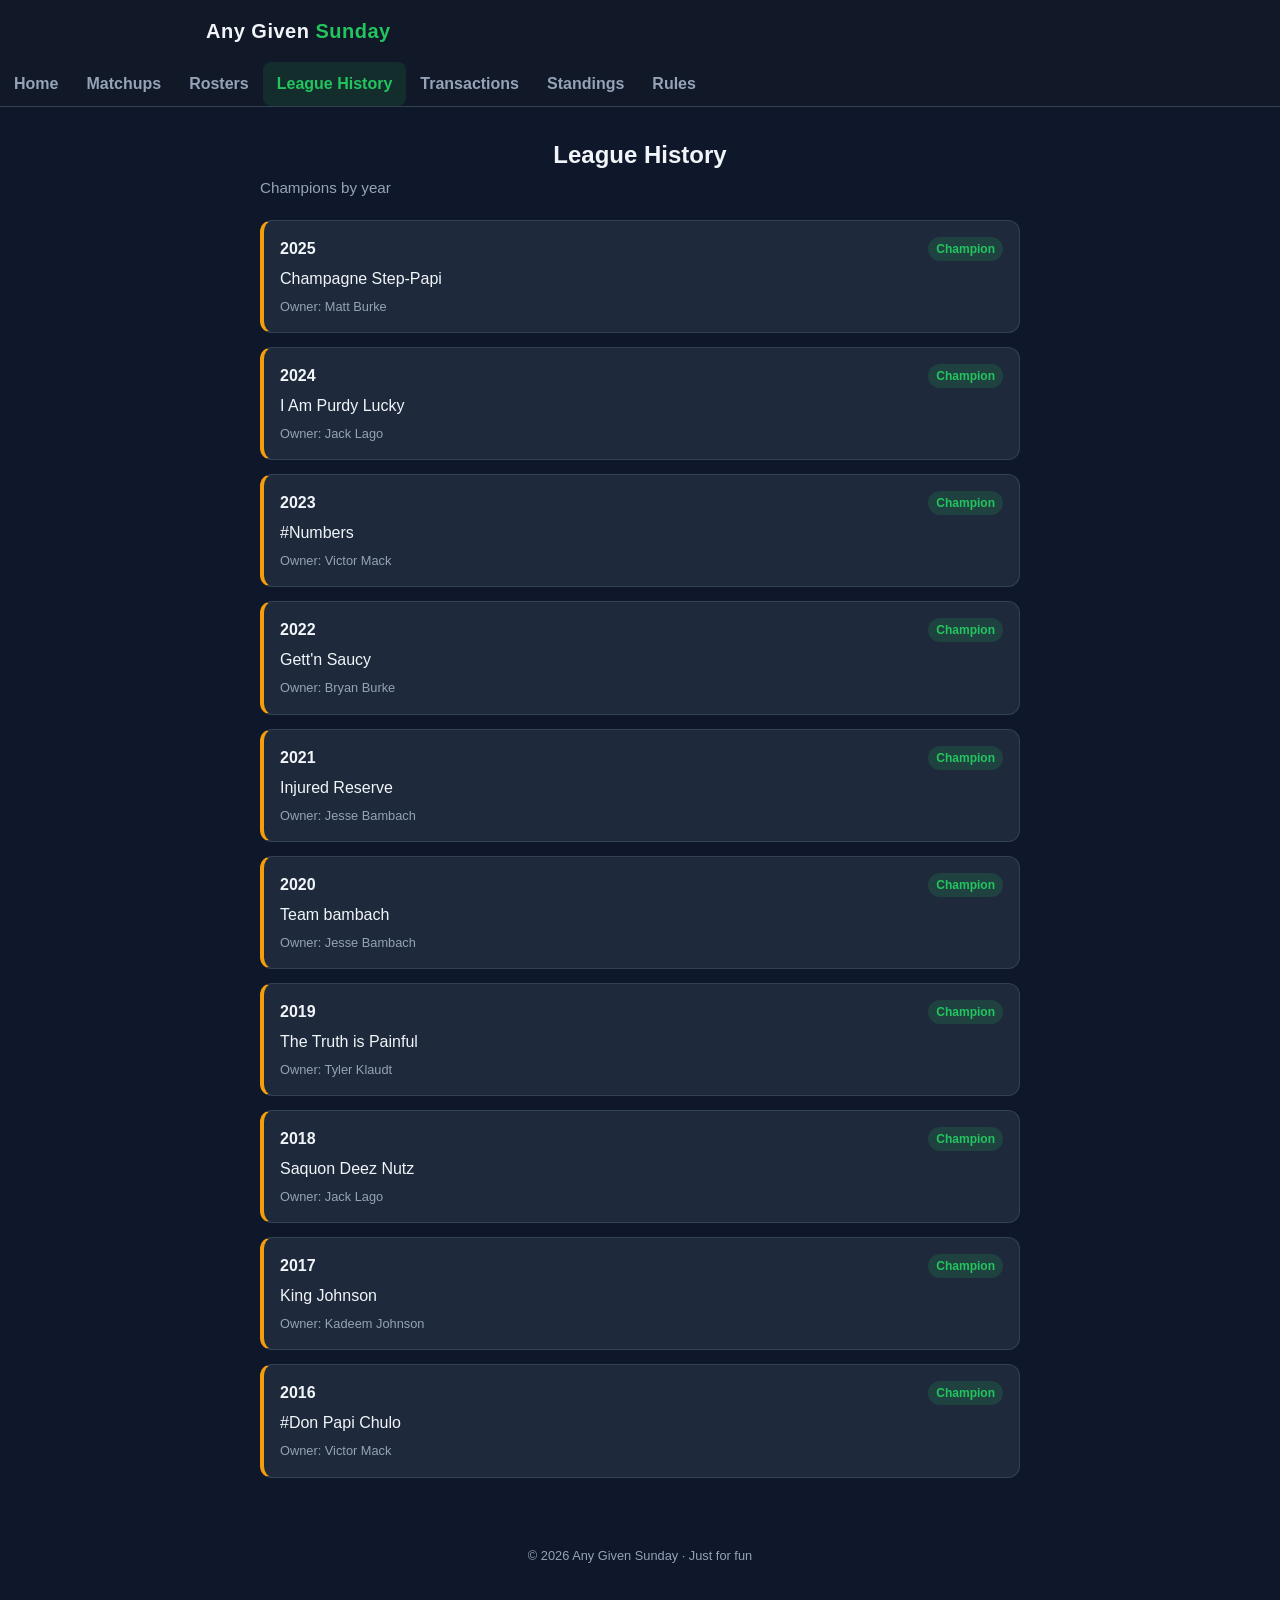
==== history.html @ 90ece1ae "Update history.html" ====
<!DOCTYPE html>
<html lang="en">
<head>
  <meta charset="UTF-8" />
  <meta name="viewport" content="width=device-width, initial-scale=1.0" />
  <title>League History | Any Given Sunday</title>
  <link rel="stylesheet" href="styles.css" />
</head>
<body data-page="history">

  <!-- ===== Header / Navigation (same on every page) ===== -->
  <header class="site-header">
    <div class="header-inner">
      <div class="site-title">Any Given <span>Sunday</span></div>
      <button class="nav-toggle" aria-label="Open menu">
        <span class="bar"></span>
        <span class="bar"></span>
        <span class="bar"></span>
      </button>
    </div>
    <nav class="main-nav">
      <a href="index.html" data-page="home">Home</a>
      <a href="matchups.html" data-page="matchups">Matchups</a>
      <a href="rosters.html" data-page="rosters">Rosters</a>
      <a href="history.html" data-page="history">League History</a>
      <a href="transactions.html" data-page="transactions">Transactions</a>
      <a href="standings.html" data-page="standings">Standings</a>
      <a href="rules.html" data-page="rules">Rules</a>
    </nav>
  </header>

  <!-- ===== Page Content ===== -->
  <main class="page-content">
    <h1 class="page-title">League History</h1>
    <p class="page-subtitle">Champions by year</p>

    <div class="card champion-card">
      <div class="card-row">
        <strong>2025</strong>
        <span class="badge">Champion</span>
      </div>
      <p style="margin-top: 6px;">Champagne Step-Papi</p>
      <p class="transaction-date">Owner: Matt Burke</p>
    </div>

    <div class="card champion-card">
      <div class="card-row">
        <strong>2024</strong>
        <span class="badge">Champion</span>
      </div>
      <p style="margin-top: 6px;">I Am Purdy Lucky</p>
      <p class="transaction-date">Owner: Jack Lago</p>
    </div>

    <div class="card champion-card">
      <div class="card-row">
        <strong>2023</strong>
        <span class="badge">Champion</span>
      </div>
      <p style="margin-top: 6px;">#Numbers</p>
      <p class="transaction-date">Owner: Victor Mack</p>
    </div>

    <div class="card champion-card">
      <div class="card-row">
        <strong>2022</strong>
        <span class="badge">Champion</span>
      </div>
      <p style="margin-top: 6px;">Gett'n Saucy</p>
      <p class="transaction-date">Owner: Bryan Burke</p>
    </div>

    <div class="card champion-card">
      <div class="card-row">
        <strong>2021</strong>
        <span class="badge">Champion</span>
      </div>
      <p style="margin-top: 6px;">Injured Reserve</p>
      <p class="transaction-date">Owner: Jesse Bambach</p>
    </div>

    <div class="card champion-card">
      <div class="card-row">
        <strong>2020</strong>
        <span class="badge">Champion</span>
      </div>
      <p style="margin-top: 6px;">Team bambach</p>
      <p class="transaction-date">Owner: Jesse Bambach</p>
    </div>

    <div class="card champion-card">
      <div class="card-row">
        <strong>2019</strong>
        <span class="badge">Champion</span>
      </div>
      <p style="margin-top: 6px;">The Truth is Painful</p>
      <p class="transaction-date">Owner: Tyler Klaudt</p>
    </div>

    <div class="card champion-card">
      <div class="card-row">
        <strong>2018</strong>
        <span class="badge">Champion</span>
      </div>
      <p style="margin-top: 6px;">Saquon Deez Nutz</p>
      <p class="transaction-date">Owner: Jack Lago</p>
    </div>

    <div class="card champion-card">
      <div class="card-row">
        <strong>2017</strong>
        <span class="badge">Champion</span>
      </div>
      <p style="margin-top: 6px;">King Johnson</p>
      <p class="transaction-date">Owner: Kadeem Johnson</p>
    </div>

    <div class="card champion-card">
      <div class="card-row">
        <strong>2016</strong>
        <span class="badge">Champion</span>
      </div>
      <p style="margin-top: 6px;">#Don Papi Chulo</p>
      <p class="transaction-date">Owner: Victor Mack</p>
    </div>
  </main>

  <footer class="site-footer">
    &copy; 2026 Any Given Sunday &middot; Just for fun
  </footer>

  <script src="app.js"></script>
</body>
</html>
---- styles.css ----
/* =========================================
   Any Given Sunday - Stylesheet
   Mobile-first: base styles are for phones,
   then we add rules for bigger screens.
   ========================================= */

/* ---- Colors & basic settings (easy to change later) ---- */
:root {
  --color-bg: #0f172a;          /* dark navy background */
  --color-header: #111827;      /* header bar */
  --color-card: #1e293b;        /* card background */
  --color-card-border: #334155;
  --color-text: #f1f5f9;        /* main text (light) */
  --color-text-muted: #94a3b8;  /* secondary text */
  --color-accent: #22c55e;      /* green accent (win / highlight) */
  --color-accent2: #f59e0b;     /* orange accent (highlight 2) */
  --color-danger: #ef4444;      /* red (loss) */
  --radius: 12px;
}

/* ---- Reset ---- */
* {
  box-sizing: border-box;
  margin: 0;
  padding: 0;
}

body {
  font-family: -apple-system, BlinkMacSystemFont, "Segoe UI", Roboto, Arial, sans-serif;
  background-color: var(--color-bg);
  color: var(--color-text);
  line-height: 1.5;
  padding-bottom: 40px;
}

img {
  max-width: 100%;
  display: block;
}

a {
  color: inherit;
  text-decoration: none;
}

/* =========================================
   HEADER + NAVIGATION
   ========================================= */
.site-header {
  background-color: var(--color-header);
  border-bottom: 1px solid var(--color-card-border);
  position: sticky;
  top: 0;
  z-index: 100;
}

.header-inner {
  display: flex;
  align-items: center;
  justify-content: space-between;
  padding: 14px 16px;
}

.site-title {
  font-size: 1.25rem;
  font-weight: 800;
  letter-spacing: 0.5px;
}

.site-title span {
  color: var(--color-accent);
}

/* Hamburger button (only shows on small screens) */
.nav-toggle {
  background: none;
  border: 2px solid var(--color-card-border);
  border-radius: 8px;
  padding: 6px 10px;
  cursor: pointer;
}

.nav-toggle .bar {
  display: block;
  width: 22px;
  height: 2px;
  background-color: var(--color-text);
  margin: 4px 0;
  border-radius: 2px;
}

/* Nav menu: hidden by default on mobile, toggled by JS */
.main-nav {
  display: none;
  flex-direction: column;
  background-color: var(--color-header);
  border-top: 1px solid var(--color-card-border);
}

.main-nav.open {
  display: flex;
}

.main-nav a {
  padding: 14px 16px;
  border-bottom: 1px solid var(--color-card-border);
  font-weight: 600;
  color: var(--color-text-muted);
}

.main-nav a.active {
  color: var(--color-accent);
  background-color: rgba(34, 197, 94, 0.08);
}

/* =========================================
   PAGE LAYOUT
   ========================================= */
.page-content {
  max-width: 700px;
  margin: 0 auto;
  padding: 20px 16px;
}

.page-title {
  font-size: 1.5rem;
  font-weight: 800;
  margin-bottom: 4px;
  text-align: center;
}

.page-subtitle {
  color: var(--color-text-muted);
  margin-bottom: 20px;
  font-size: 0.95rem;
}

.section-title {
  font-size: 1.1rem;
  font-weight: 700;
  margin: 28px 0 12px;
  text-align: center;
}

/* =========================================
   CARDS (used on every page instead of tables)
   ========================================= */
.card {
  background-color: var(--color-card);
  border: 1px solid var(--color-card-border);
  border-radius: var(--radius);
  padding: 16px;
  margin-bottom: 14px;
}

.card-row {
  display: flex;
  justify-content: space-between;
  align-items: center;
}

.card-row + .card-row {
  margin-top: 10px;
  padding-top: 10px;
  border-top: 1px solid var(--color-card-border);
}

/* --- Home page: quick stat cards --- */
.stat-grid {
  display: grid;
  grid-template-columns: 1fr 1fr;
  gap: 12px;
}

.stat-card {
  background-color: var(--color-card);
  border: 1px solid var(--color-card-border);
  border-radius: var(--radius);
  padding: 16px;
  text-align: center;
}

.stat-card .stat-number {
  font-size: 1.6rem;
  font-weight: 800;
  color: var(--color-accent);
}

.stat-card .stat-label {
  color: var(--color-text-muted);
  font-size: 0.85rem;
  margin-top: 2px;
}

/* --- Matchup cards --- */
.matchup-card .team-line {
  display: flex;
  justify-content: space-between;
  align-items: center;
  padding: 6px 0;
}

.team-name {
  font-weight: 600;
}

.team-score {
  font-weight: 800;
  font-size: 1.1rem;
}

.team-line.winner .team-name,
.team-line.winner .team-score {
  color: var(--color-accent);
}

.matchup-vs {
  text-align: center;
  color: var(--color-text-muted);
  font-size: 0.8rem;
  margin: 4px 0;
  text-transform: uppercase;
  letter-spacing: 1px;
}

.badge {
  display: inline-block;
  font-size: 0.75rem;
  font-weight: 700;
  padding: 3px 8px;
  border-radius: 999px;
  background-color: rgba(34, 197, 94, 0.15);
  color: var(--color-accent);
}

.badge.live {
  background-color: rgba(245, 158, 11, 0.15);
  color: var(--color-accent2);
}

/* --- Roster team selector --- */
.team-select {
  width: 100%;
  padding: 12px;
  border-radius: var(--radius);
  background-color: var(--color-card);
  border: 1px solid var(--color-card-border);
  color: var(--color-text);
  font-size: 1rem;
  margin-bottom: 18px;
}

/* --- Player row inside a roster card --- */
.player-row {
  display: flex;
  justify-content: space-between;
  align-items: center;
  padding: 8px 0;
}

.player-row + .player-row {
  border-top: 1px solid var(--color-card-border);
}

.player-info {
  display: flex;
  flex-direction: column;
}

.player-name {
  font-weight: 600;
}

.player-meta {
  color: var(--color-text-muted);
  font-size: 0.8rem;
}

.player-position {
  font-size: 0.75rem;
  font-weight: 700;
  color: var(--color-bg);
  background-color: var(--color-accent);
  padding: 2px 7px;
  border-radius: 6px;
  margin-right: 8px;
}

.player-points {
  font-weight: 700;
}

/* --- League history / standings --- */
.standing-row {
  display: flex;
  align-items: center;
  gap: 10px;
}

.standing-rank {
  font-weight: 800;
  color: var(--color-text-muted);
  width: 22px;
}

.standing-info {
  flex: 1;
  min-width: 0;
  overflow: hidden;
  text-overflow: ellipsis;
  white-space: nowrap;
}

.standing-record {
  flex-shrink: 0;
  font-weight: 700;
  color: var(--color-accent);
}

/* Neutral (non-green) value for rows like Players Added counts */
.plain-value {
  flex-shrink: 0;
  font-weight: 700;
  color: var(--color-text);
}

/* Power rankings movement indicators */
.arrow-up {
  flex-shrink: 0;
  font-weight: 800;
  color: var(--color-accent);
}

.arrow-down {
  flex-shrink: 0;
  font-weight: 800;
  color: var(--color-danger);
}

.arrow-none {
  flex-shrink: 0;
  font-weight: 800;
  color: var(--color-text);
}

.champion-card {
  border-left: 4px solid var(--color-accent2);
}

/* --- Transactions --- */
.transaction-card .transaction-type {
  font-size: 0.75rem;
  font-weight: 700;
  text-transform: uppercase;
  letter-spacing: 0.5px;
  color: var(--color-accent2);
  margin-bottom: 6px;
}

.transaction-type.add {
  color: var(--color-accent);
}

.transaction-type.trade {
  color: var(--color-accent2);
}

.transaction-type.drop {
  color: var(--color-danger);
}

.transaction-date {
  color: var(--color-text-muted);
  font-size: 0.8rem;
  margin-top: 6px;
}

/* =========================================
   STANDINGS TABLE (Standings page)
   Wrapped in a scroll container so it never
   breaks the layout on narrow phones.
   ========================================= */
.table-scroll {
  border: 1px solid var(--color-card-border);
  border-radius: var(--radius);
  margin-bottom: 14px;
}

.standings-table {
  width: 100%;
  table-layout: fixed;
  border-collapse: collapse;
  background-color: var(--color-card);
}

.standings-table th,
.standings-table td {
  padding: 10px 6px;
  text-align: left;
  font-size: 0.85rem;
  word-break: break-word;
}

.standings-table th:first-child,
.standings-table td:first-child {
  width: 52%;
  white-space: normal;
}

.standings-table th {
  background-color: var(--color-header);
  color: var(--color-text-muted);
  font-size: 0.72rem;
  text-transform: uppercase;
  letter-spacing: 0.5px;
  font-weight: 700;
}

.standings-table td {
  border-top: 1px solid var(--color-card-border);
}

.standings-table td.num,
.standings-table th.num {
  width: 16%;
  text-align: center;
}

.standings-table tr:nth-child(even) td {
  background-color: rgba(255, 255, 255, 0.02);
}

/* =========================================
   FOOTER
   ========================================= */
.site-footer {
  text-align: center;
  color: var(--color-text-muted);
  font-size: 0.8rem;
  padding: 24px 16px 8px;
}

/* =========================================
   TABLET / DESKTOP (768px and up)
   ========================================= */
@media (min-width: 768px) {
  .nav-toggle {
    display: none;
  }

  .main-nav {
    display: flex !important;
    flex-direction: row;
    background-color: transparent;
    border-top: none;
  }

  .main-nav a {
    border-bottom: none;
    padding: 10px 14px;
    border-radius: 8px;
  }

  .main-nav a.active {
    background-color: rgba(34, 197, 94, 0.12);
  }

  .header-inner {
    max-width: 900px;
    margin: 0 auto;
    padding: 16px;
  }

  .page-content {
    max-width: 800px;
    padding: 30px 20px;
  }

  .stat-grid {
    grid-template-columns: repeat(4, 1fr);
  }
}
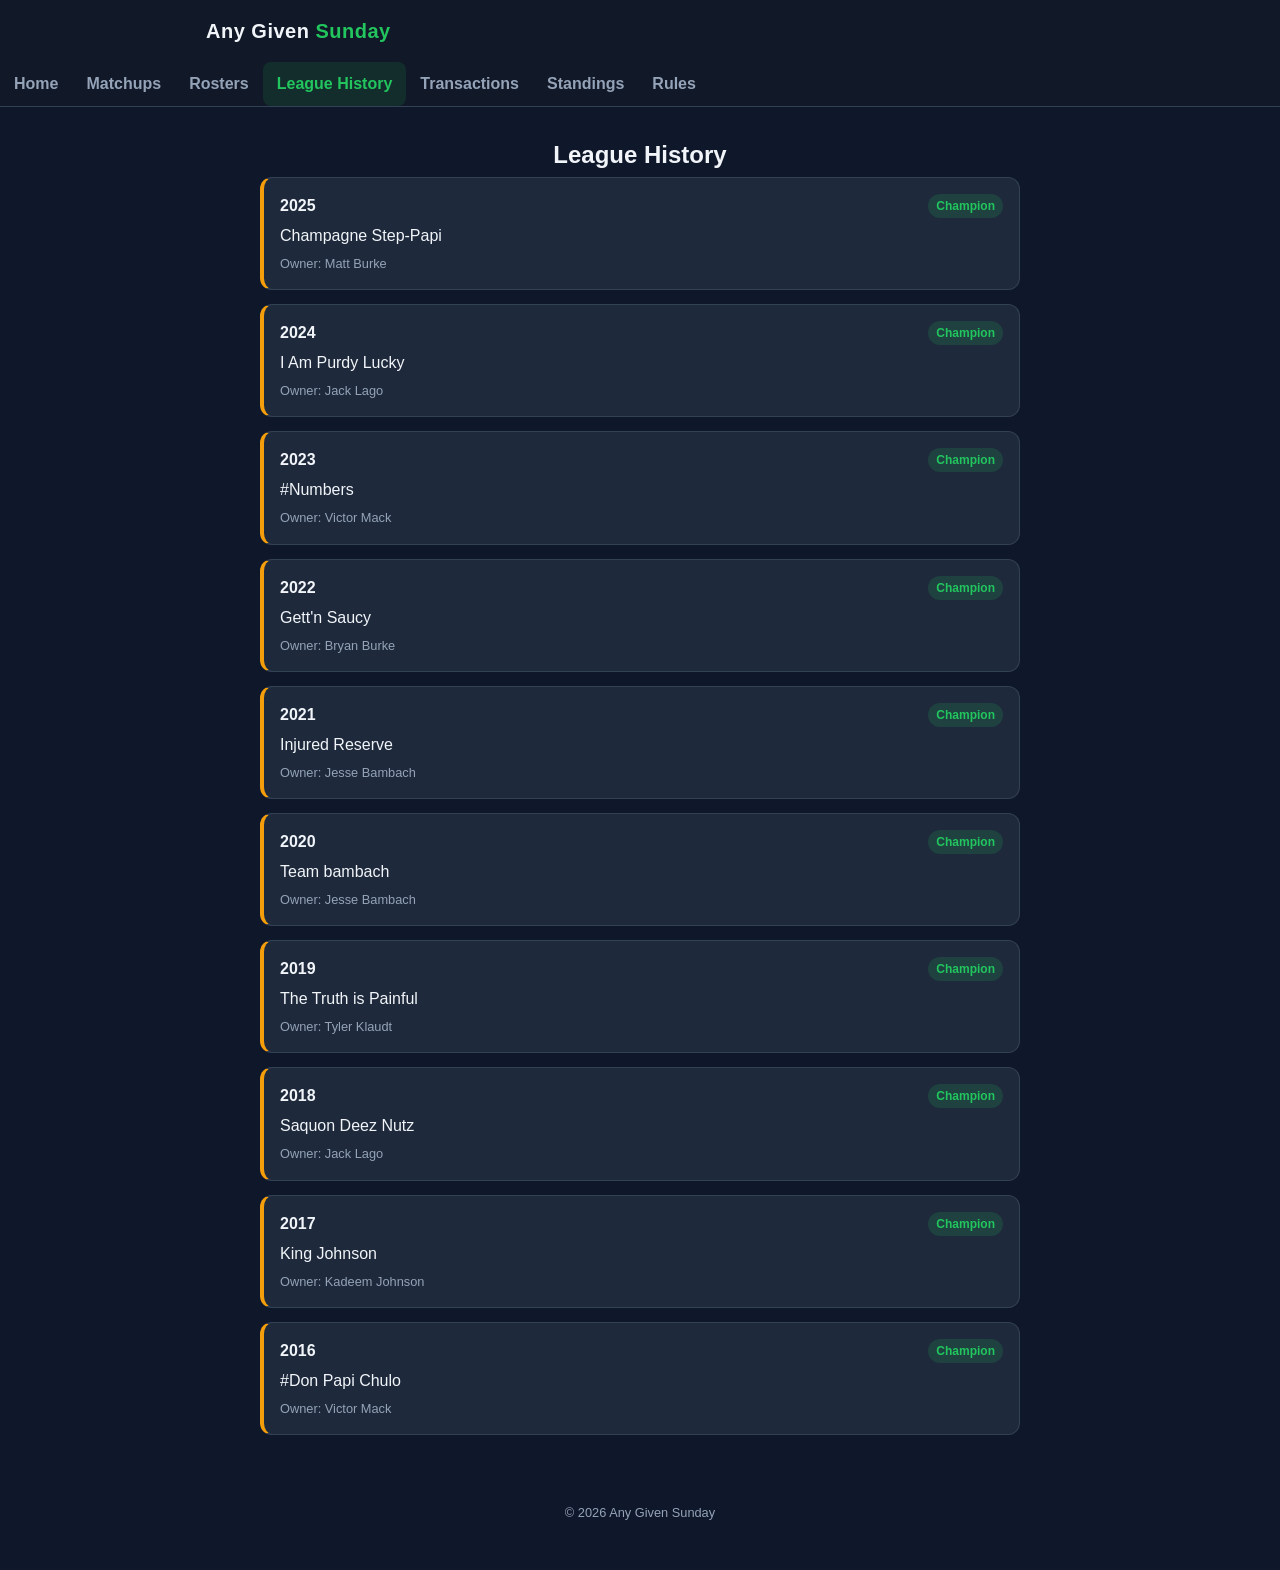
==== commit 68b85af8: "Update history.html" ====
--- a/history.html
+++ b/history.html
@@ -32,7 +32,6 @@
   <!-- ===== Page Content ===== -->
   <main class="page-content">
     <h1 class="page-title">League History</h1>
-    <p class="page-subtitle">Champions by year</p>
 
     <div class="card champion-card">
       <div class="card-row">
@@ -126,7 +125,7 @@
   </main>
 
   <footer class="site-footer">
-    &copy; 2026 Any Given Sunday &middot; Just for fun
+    &copy; 2026 Any Given Sunday
   </footer>
 
   <script src="app.js"></script>
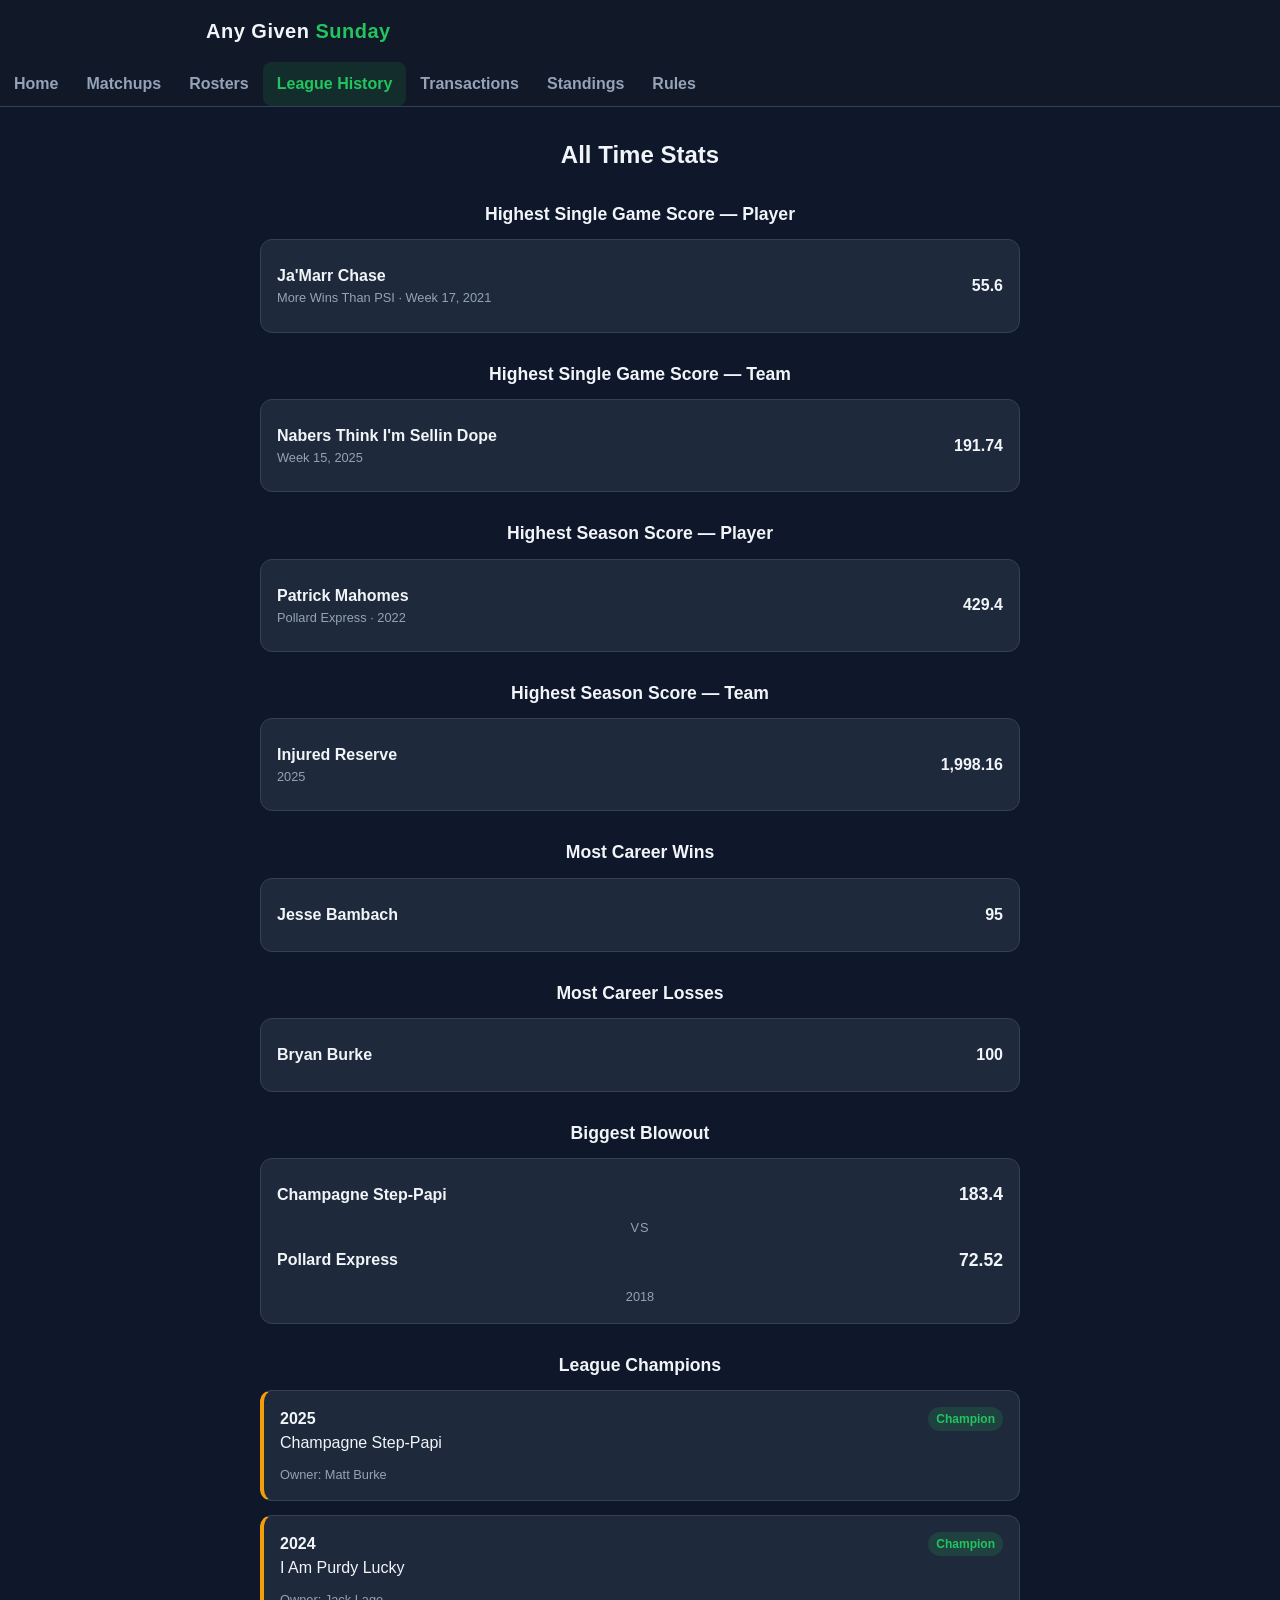
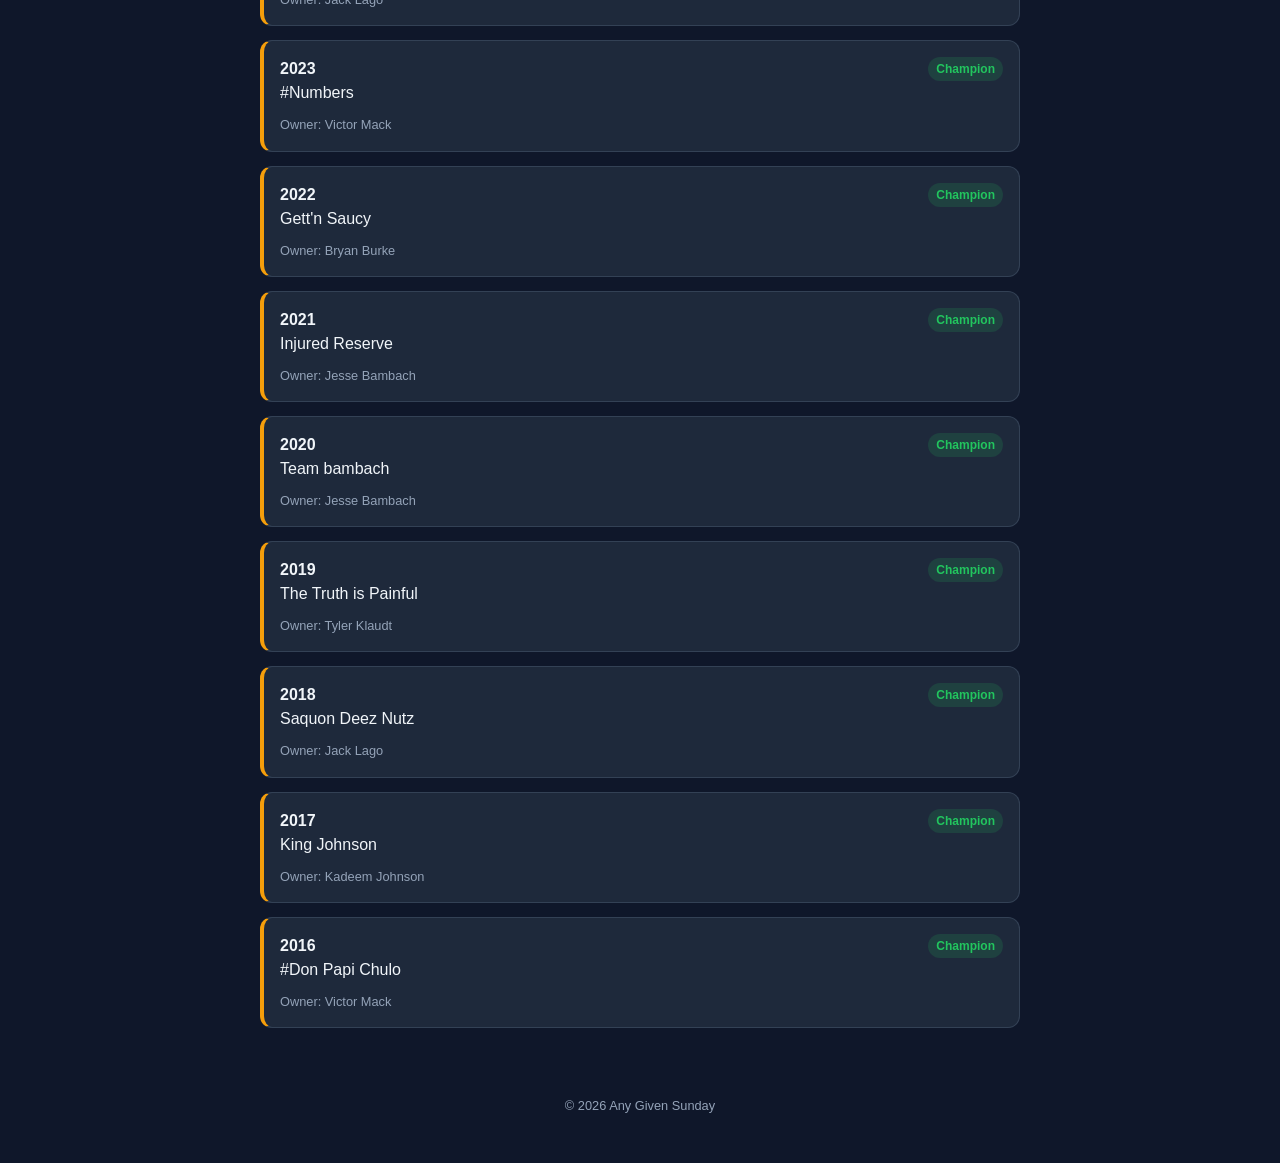
==== commit b6cad6b7: "Update history.html" ====
--- a/history.html
+++ b/history.html
@@ -31,14 +31,102 @@
 
   <!-- ===== Page Content ===== -->
   <main class="page-content">
-    <h1 class="page-title">League History</h1>
+    <h1 class="page-title">All Time Stats</h1>
+
+    <!-- ===== Highest Single Game Score - Player ===== -->
+    <h2 class="section-title">Highest Single Game Score &mdash; Player</h2>
+    <div class="card">
+      <div class="player-row">
+        <div class="player-info">
+          <span class="player-name">Ja'Marr Chase</span>
+          <span class="player-meta">More Wins Than PSI &middot; Week 17, 2021</span>
+        </div>
+        <span class="player-points">55.6</span>
+      </div>
+    </div>
+
+    <!-- ===== Highest Single Game Score - Team ===== -->
+    <h2 class="section-title">Highest Single Game Score &mdash; Team</h2>
+    <div class="card">
+      <div class="player-row">
+        <div class="player-info">
+          <span class="player-name">Nabers Think I'm Sellin Dope</span>
+          <span class="player-meta">Week 15, 2025</span>
+        </div>
+        <span class="player-points">191.74</span>
+      </div>
+    </div>
+
+    <!-- ===== Highest Season Score - Player ===== -->
+    <h2 class="section-title">Highest Season Score &mdash; Player</h2>
+    <div class="card">
+      <div class="player-row">
+        <div class="player-info">
+          <span class="player-name">Patrick Mahomes</span>
+          <span class="player-meta">Pollard Express &middot; 2022</span>
+        </div>
+        <span class="player-points">429.4</span>
+      </div>
+    </div>
+
+    <!-- ===== Highest Season Score - Team ===== -->
+    <h2 class="section-title">Highest Season Score &mdash; Team</h2>
+    <div class="card">
+      <div class="player-row">
+        <div class="player-info">
+          <span class="player-name">Injured Reserve</span>
+          <span class="player-meta">2025</span>
+        </div>
+        <span class="player-points">1,998.16</span>
+      </div>
+    </div>
+
+    <!-- ===== Most Career Wins ===== -->
+    <h2 class="section-title">Most Career Wins</h2>
+    <div class="card">
+      <div class="player-row">
+        <div class="player-info">
+          <span class="player-name">Jesse Bambach</span>
+        </div>
+        <span class="player-points">95</span>
+      </div>
+    </div>
+
+    <!-- ===== Most Career Losses ===== -->
+    <h2 class="section-title">Most Career Losses</h2>
+    <div class="card">
+      <div class="player-row">
+        <div class="player-info">
+          <span class="player-name">Bryan Burke</span>
+        </div>
+        <span class="player-points">100</span>
+      </div>
+    </div>
+
+    <!-- ===== Biggest Blowout ===== -->
+    <h2 class="section-title">Biggest Blowout</h2>
+    <div class="card matchup-card">
+      <div class="team-line">
+        <span class="team-name">Champagne Step-Papi</span>
+        <span class="team-score">183.4</span>
+      </div>
+      <div class="matchup-vs">vs</div>
+      <div class="team-line">
+        <span class="team-name">Pollard Express</span>
+        <span class="team-score">72.52</span>
+      </div>
+      <p class="transaction-date" style="text-align: center; margin-top: 8px;">2018</p>
+    </div>
+
+    <!-- ===== League Champions ===== -->
+    <h2 class="section-title">League Champions</h2>
 
     <div class="card champion-card">
       <div class="card-row">
         <strong>2025</strong>
         <span class="badge">Champion</span>
       </div>
-      <p style="margin-top: 6px;">Champagne Step-Papi</p>
+      <p>Champagne Step-Papi</p>
       <p class="transaction-date">Owner: Matt Burke</p>
     </div>
 
@@ -47,7 +135,7 @@
         <strong>2024</strong>
         <span class="badge">Champion</span>
       </div>
-      <p style="margin-top: 6px;">I Am Purdy Lucky</p>
+      <p>I Am Purdy Lucky</p>
       <p class="transaction-date">Owner: Jack Lago</p>
     </div>
 
@@ -56,7 +144,7 @@
         <strong>2023</strong>
         <span class="badge">Champion</span>
       </div>
-      <p style="margin-top: 6px;">#Numbers</p>
+      <p>#Numbers</p>
       <p class="transaction-date">Owner: Victor Mack</p>
     </div>
 
@@ -65,7 +153,7 @@
         <strong>2022</strong>
         <span class="badge">Champion</span>
       </div>
-      <p style="margin-top: 6px;">Gett'n Saucy</p>
+      <p>Gett'n Saucy</p>
       <p class="transaction-date">Owner: Bryan Burke</p>
     </div>
 
@@ -74,7 +162,7 @@
         <strong>2021</strong>
         <span class="badge">Champion</span>
       </div>
-      <p style="margin-top: 6px;">Injured Reserve</p>
+      <p>Injured Reserve</p>
       <p class="transaction-date">Owner: Jesse Bambach</p>
     </div>
 
@@ -83,7 +171,7 @@
         <strong>2020</strong>
         <span class="badge">Champion</span>
       </div>
-      <p style="margin-top: 6px;">Team bambach</p>
+      <p>Team bambach</p>
       <p class="transaction-date">Owner: Jesse Bambach</p>
     </div>
 
@@ -92,7 +180,7 @@
         <strong>2019</strong>
         <span class="badge">Champion</span>
       </div>
-      <p style="margin-top: 6px;">The Truth is Painful</p>
+      <p>The Truth is Painful</p>
       <p class="transaction-date">Owner: Tyler Klaudt</p>
     </div>
 
@@ -101,7 +189,7 @@
         <strong>2018</strong>
         <span class="badge">Champion</span>
       </div>
-      <p style="margin-top: 6px;">Saquon Deez Nutz</p>
+      <p>Saquon Deez Nutz</p>
       <p class="transaction-date">Owner: Jack Lago</p>
     </div>
 
@@ -110,7 +198,7 @@
         <strong>2017</strong>
         <span class="badge">Champion</span>
       </div>
-      <p style="margin-top: 6px;">King Johnson</p>
+      <p>King Johnson</p>
       <p class="transaction-date">Owner: Kadeem Johnson</p>
     </div>
 
@@ -119,7 +207,7 @@
         <strong>2016</strong>
         <span class="badge">Champion</span>
       </div>
-      <p style="margin-top: 6px;">#Don Papi Chulo</p>
+      <p>#Don Papi Chulo</p>
       <p class="transaction-date">Owner: Victor Mack</p>
     </div>
   </main>
--- a/styles.css
+++ b/styles.css
@@ -347,6 +347,33 @@
   border-left: 4px solid var(--color-accent2);
 }
 
+/* Bulleted rule lists inside cards */
+.card ul {
+  padding-left: 1.2em;
+  margin: 0;
+}
+
+.card ul li {
+  margin-bottom: 10px;
+}
+
+.card ul li:last-child {
+  margin-bottom: 0;
+}
+
+.card p {
+  margin-bottom: 10px;
+}
+
+.card p:last-child {
+  margin-bottom: 0;
+}
+
+/* Utility: green/accent text (used for active keepers) */
+.text-accent {
+  color: var(--color-accent);
+}
+
 /* --- Transactions --- */
 .transaction-card .transaction-type {
   font-size: 0.75rem;
@@ -395,22 +422,23 @@
 
 .standings-table th,
 .standings-table td {
-  padding: 10px 6px;
+  padding: 8px 4px;
   text-align: left;
-  font-size: 0.85rem;
-  word-break: break-word;
+  font-size: 0.78rem;
 }
 
 .standings-table th:first-child,
 .standings-table td:first-child {
-  width: 52%;
-  white-space: normal;
+  width: 60%;
+  white-space: nowrap;
+  overflow: hidden;
+  font-size: 0.7rem;
 }
 
 .standings-table th {
   background-color: var(--color-header);
   color: var(--color-text-muted);
-  font-size: 0.72rem;
+  font-size: 0.68rem;
   text-transform: uppercase;
   letter-spacing: 0.5px;
   font-weight: 700;
@@ -422,7 +450,6 @@
 
 .standings-table td.num,
 .standings-table th.num {
-  width: 16%;
   text-align: center;
 }
 
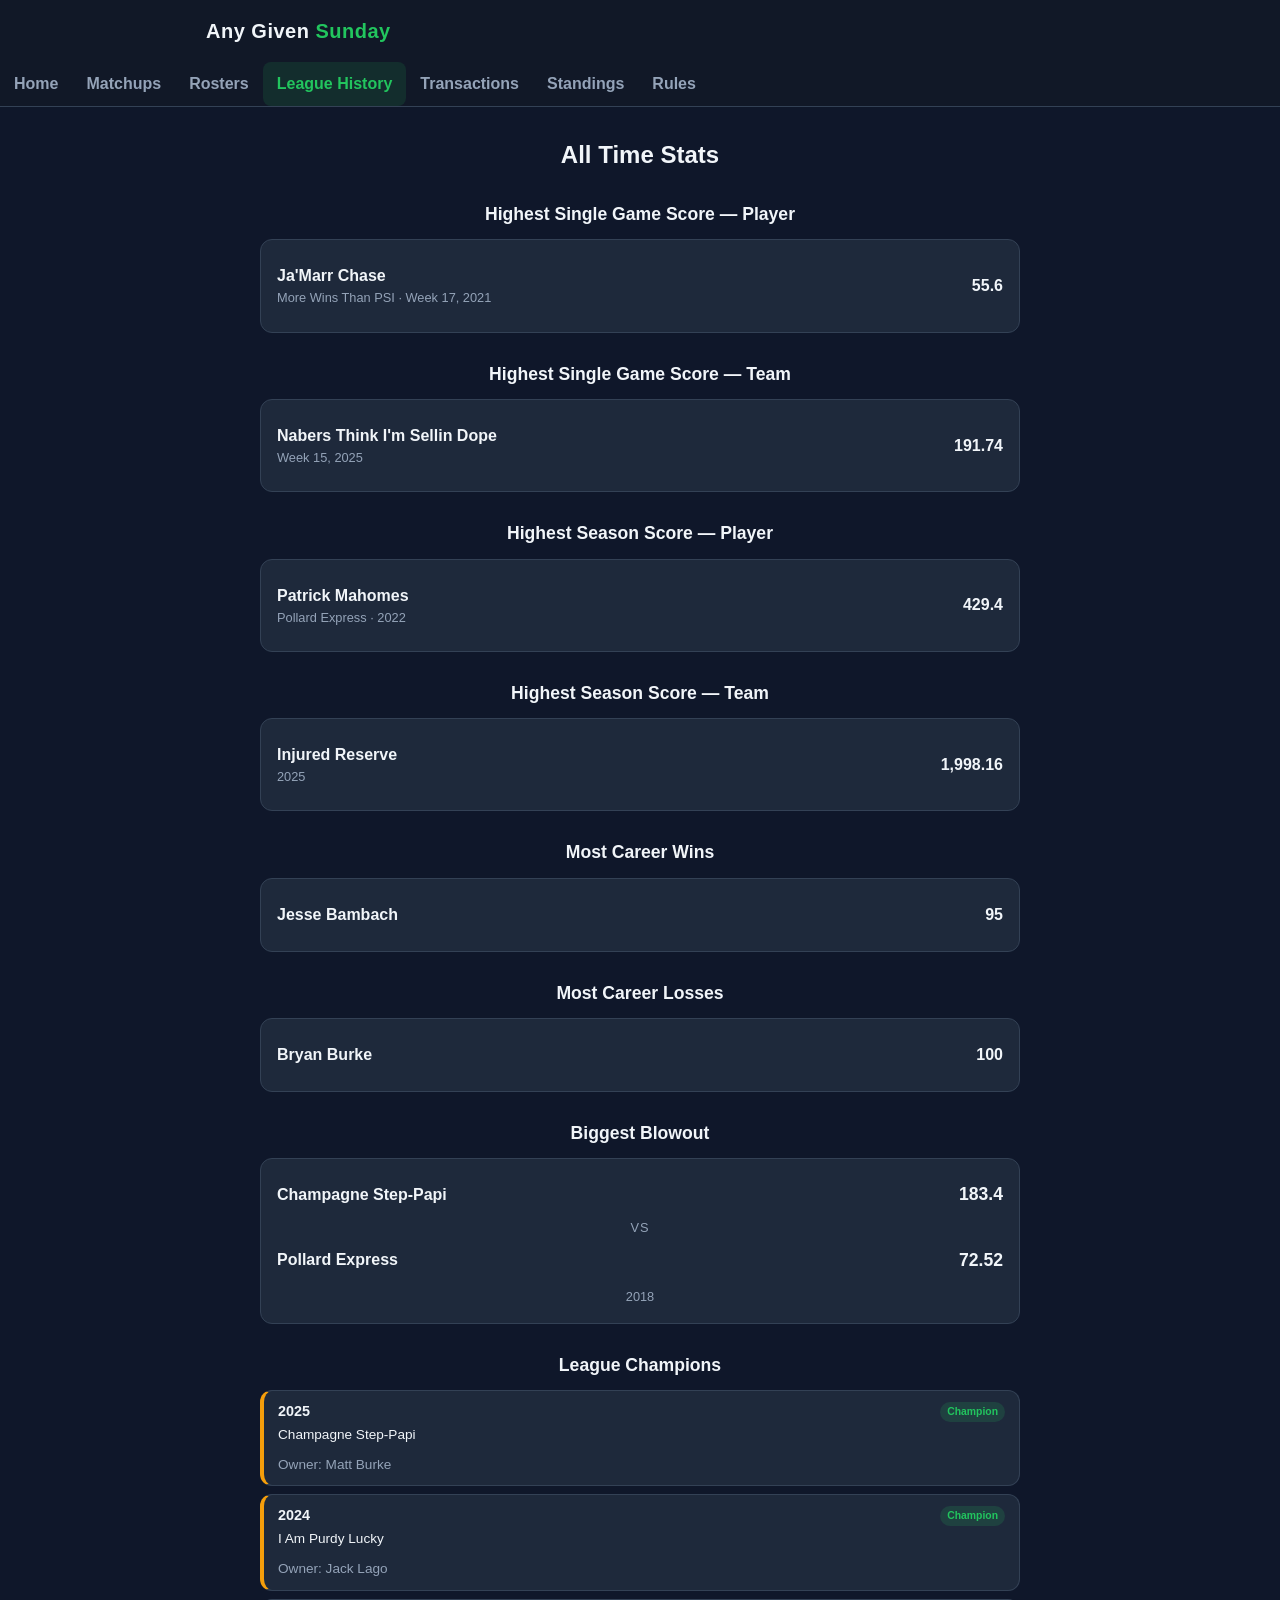
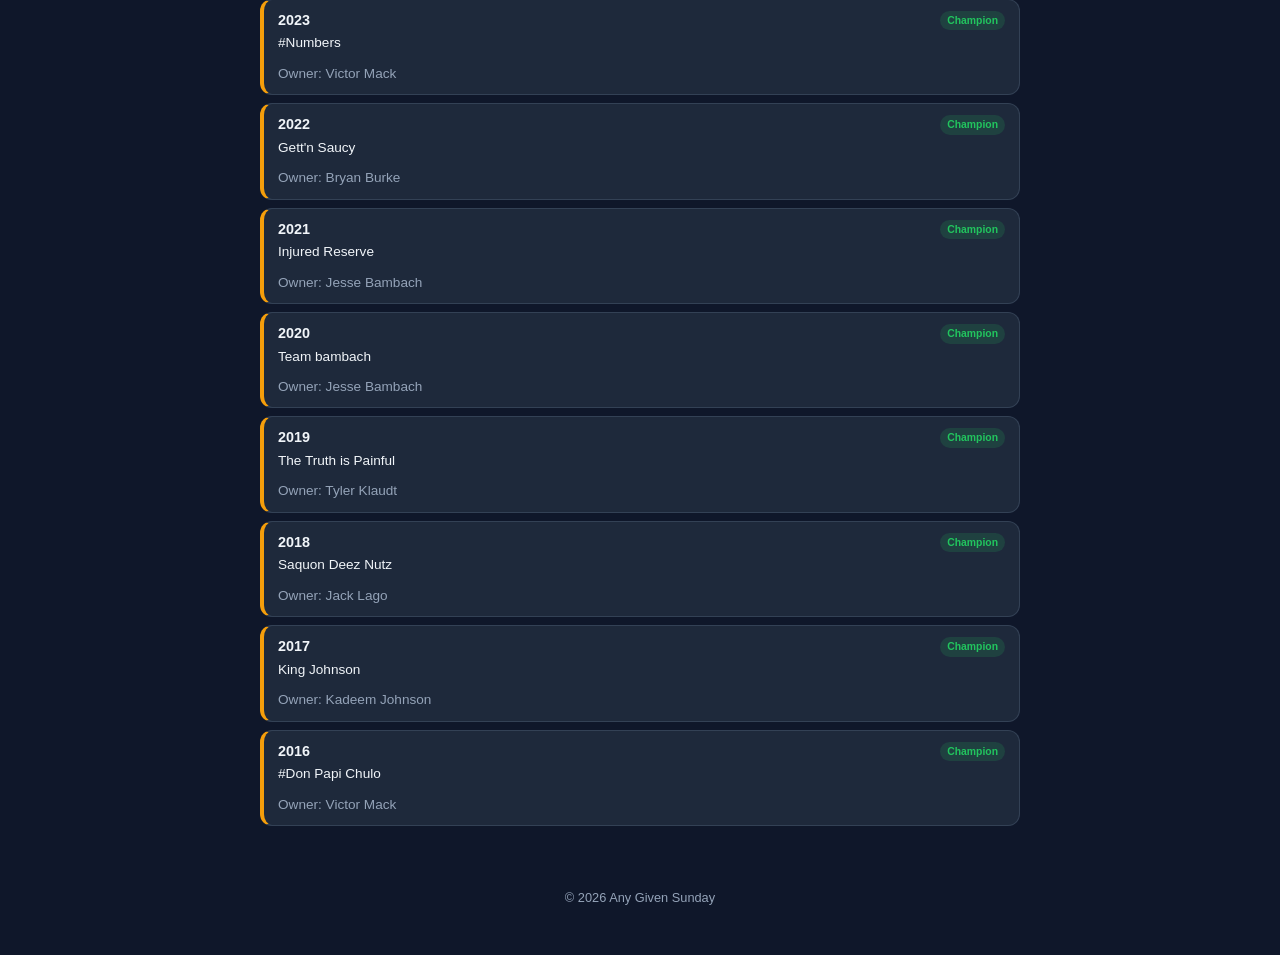
==== commit 54035062: "Update history.html" ====
--- a/history.html
+++ b/history.html
@@ -5,6 +5,14 @@
   <meta name="viewport" content="width=device-width, initial-scale=1.0" />
   <title>League History | Any Given Sunday</title>
   <link rel="stylesheet" href="styles.css" />
+
+  <!-- Home screen / app icon setup -->
+  <link rel="icon" href="favicon.png" type="image/png" />
+  <link rel="apple-touch-icon" href="apple-touch-icon.png" />
+  <link rel="manifest" href="manifest.json" />
+  <meta name="apple-mobile-web-app-capable" content="yes" />
+  <meta name="apple-mobile-web-app-title" content="Any Given Sunday" />
+  <meta name="theme-color" content="#0f172a" />
 </head>
 <body data-page="history">
 
--- a/styles.css
+++ b/styles.css
@@ -345,6 +345,22 @@
 
 .champion-card {
   border-left: 4px solid var(--color-accent2);
+  padding: 10px 14px;
+  margin-bottom: 8px;
+}
+
+.champion-card p {
+  font-size: 0.85rem;
+  margin-top: 2px;
+}
+
+.champion-card strong {
+  font-size: 0.9rem;
+}
+
+.champion-card .badge {
+  font-size: 0.65rem;
+  padding: 2px 7px;
 }
 
 /* Bulleted rule lists inside cards */
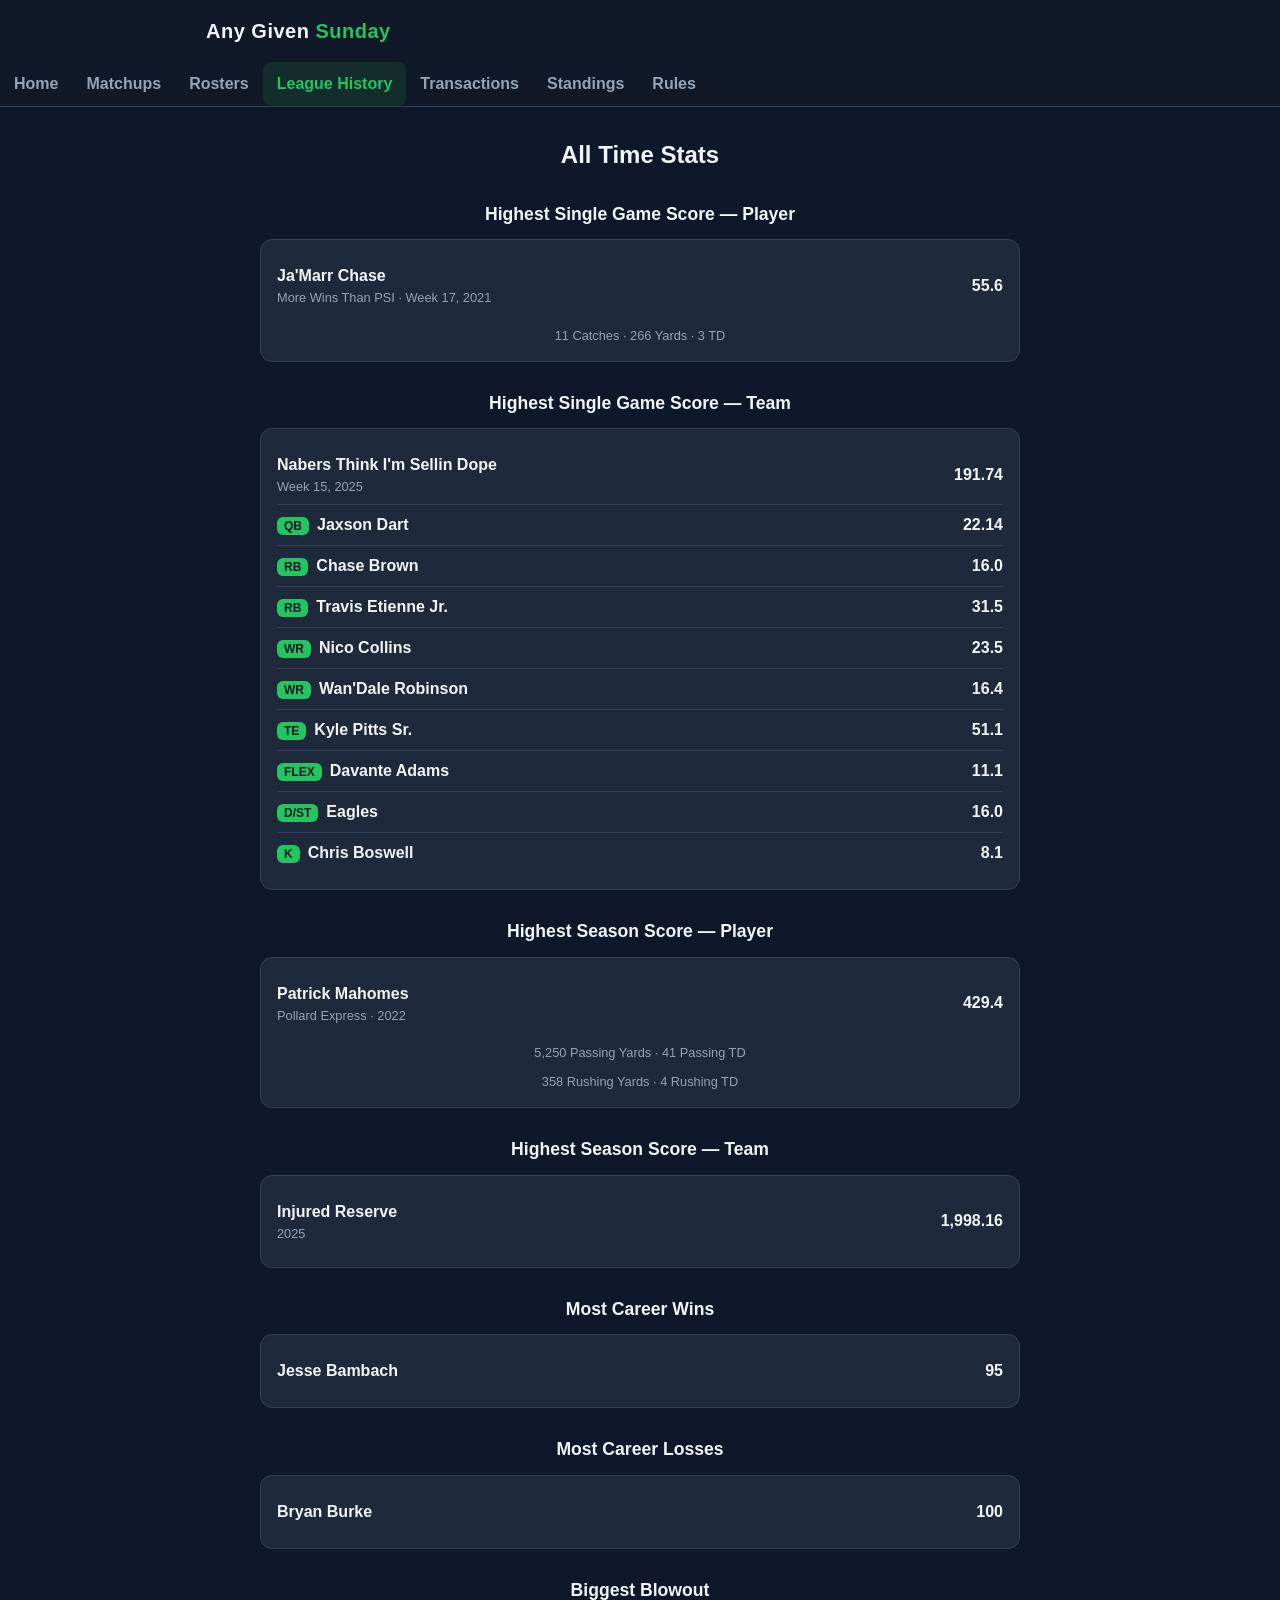
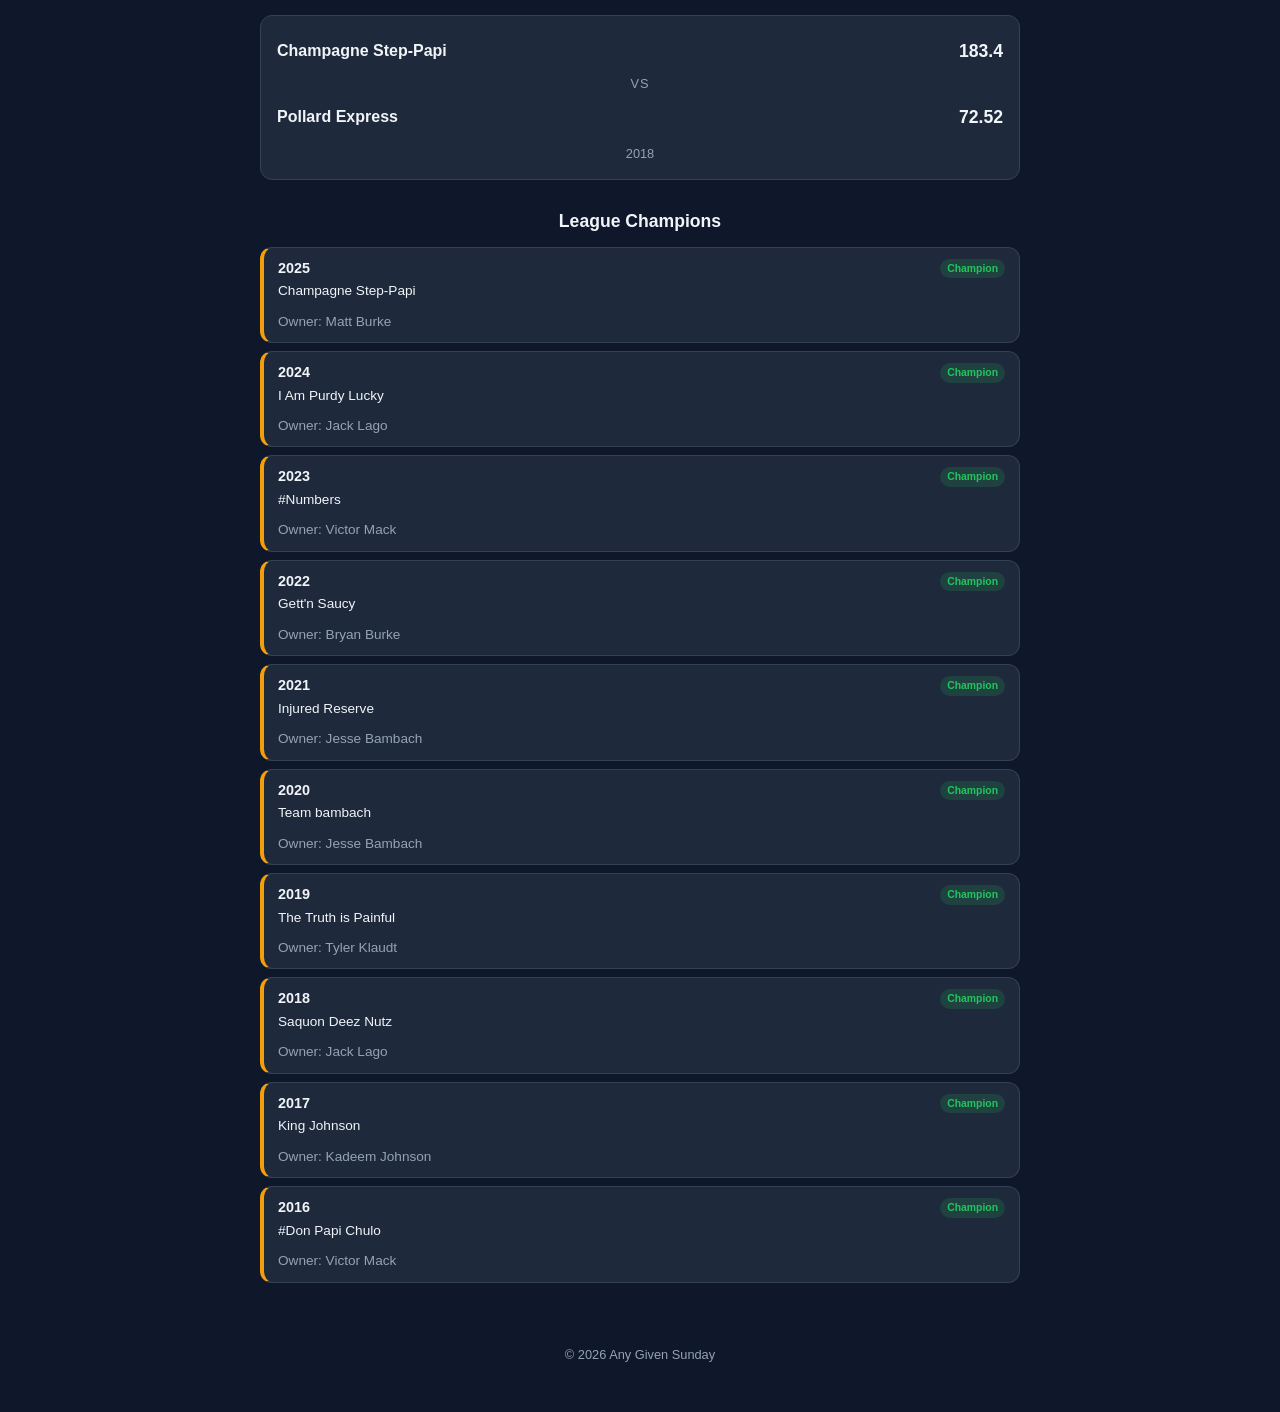
==== commit c1a976be: "Update history.html" ====
--- a/history.html
+++ b/history.html
@@ -51,6 +51,7 @@
         </div>
         <span class="player-points">55.6</span>
       </div>
+      <p class="transaction-date" style="text-align: center; margin-top: 10px;">11 Catches &middot; 266 Yards &middot; 3 TD</p>
     </div>
 
     <!-- ===== Highest Single Game Score - Team ===== -->
@@ -63,6 +64,60 @@
         </div>
         <span class="player-points">191.74</span>
       </div>
+      <div class="player-row">
+        <div class="player-info">
+          <span class="team-name"><span class="player-position">QB</span>Jaxson Dart</span>
+        </div>
+        <span class="player-points">22.14</span>
+      </div>
+      <div class="player-row">
+        <div class="player-info">
+          <span class="team-name"><span class="player-position">RB</span>Chase Brown</span>
+        </div>
+        <span class="player-points">16.0</span>
+      </div>
+      <div class="player-row">
+        <div class="player-info">
+          <span class="team-name"><span class="player-position">RB</span>Travis Etienne Jr.</span>
+        </div>
+        <span class="player-points">31.5</span>
+      </div>
+      <div class="player-row">
+        <div class="player-info">
+          <span class="team-name"><span class="player-position">WR</span>Nico Collins</span>
+        </div>
+        <span class="player-points">23.5</span>
+      </div>
+      <div class="player-row">
+        <div class="player-info">
+          <span class="team-name"><span class="player-position">WR</span>Wan'Dale Robinson</span>
+        </div>
+        <span class="player-points">16.4</span>
+      </div>
+      <div class="player-row">
+        <div class="player-info">
+          <span class="team-name"><span class="player-position">TE</span>Kyle Pitts Sr.</span>
+        </div>
+        <span class="player-points">51.1</span>
+      </div>
+      <div class="player-row">
+        <div class="player-info">
+          <span class="team-name"><span class="player-position">FLEX</span>Davante Adams</span>
+        </div>
+        <span class="player-points">11.1</span>
+      </div>
+      <div class="player-row">
+        <div class="player-info">
+          <span class="team-name"><span class="player-position">D/ST</span>Eagles</span>
+        </div>
+        <span class="player-points">16.0</span>
+      </div>
+      <div class="player-row">
+        <div class="player-info">
+          <span class="team-name"><span class="player-position">K</span>Chris Boswell</span>
+        </div>
+        <span class="player-points">8.1</span>
+      </div>
     </div>
 
     <!-- ===== Highest Season Score - Player ===== -->
@@ -75,6 +130,8 @@
         </div>
         <span class="player-points">429.4</span>
       </div>
+      <p class="transaction-date" style="text-align: center; margin-top: 10px;">5,250 Passing Yards &middot; 41 Passing TD</p>
+      <p class="transaction-date" style="text-align: center;">358 Rushing Yards &middot; 4 Rushing TD</p>
     </div>
 
     <!-- ===== Highest Season Score - Team ===== -->
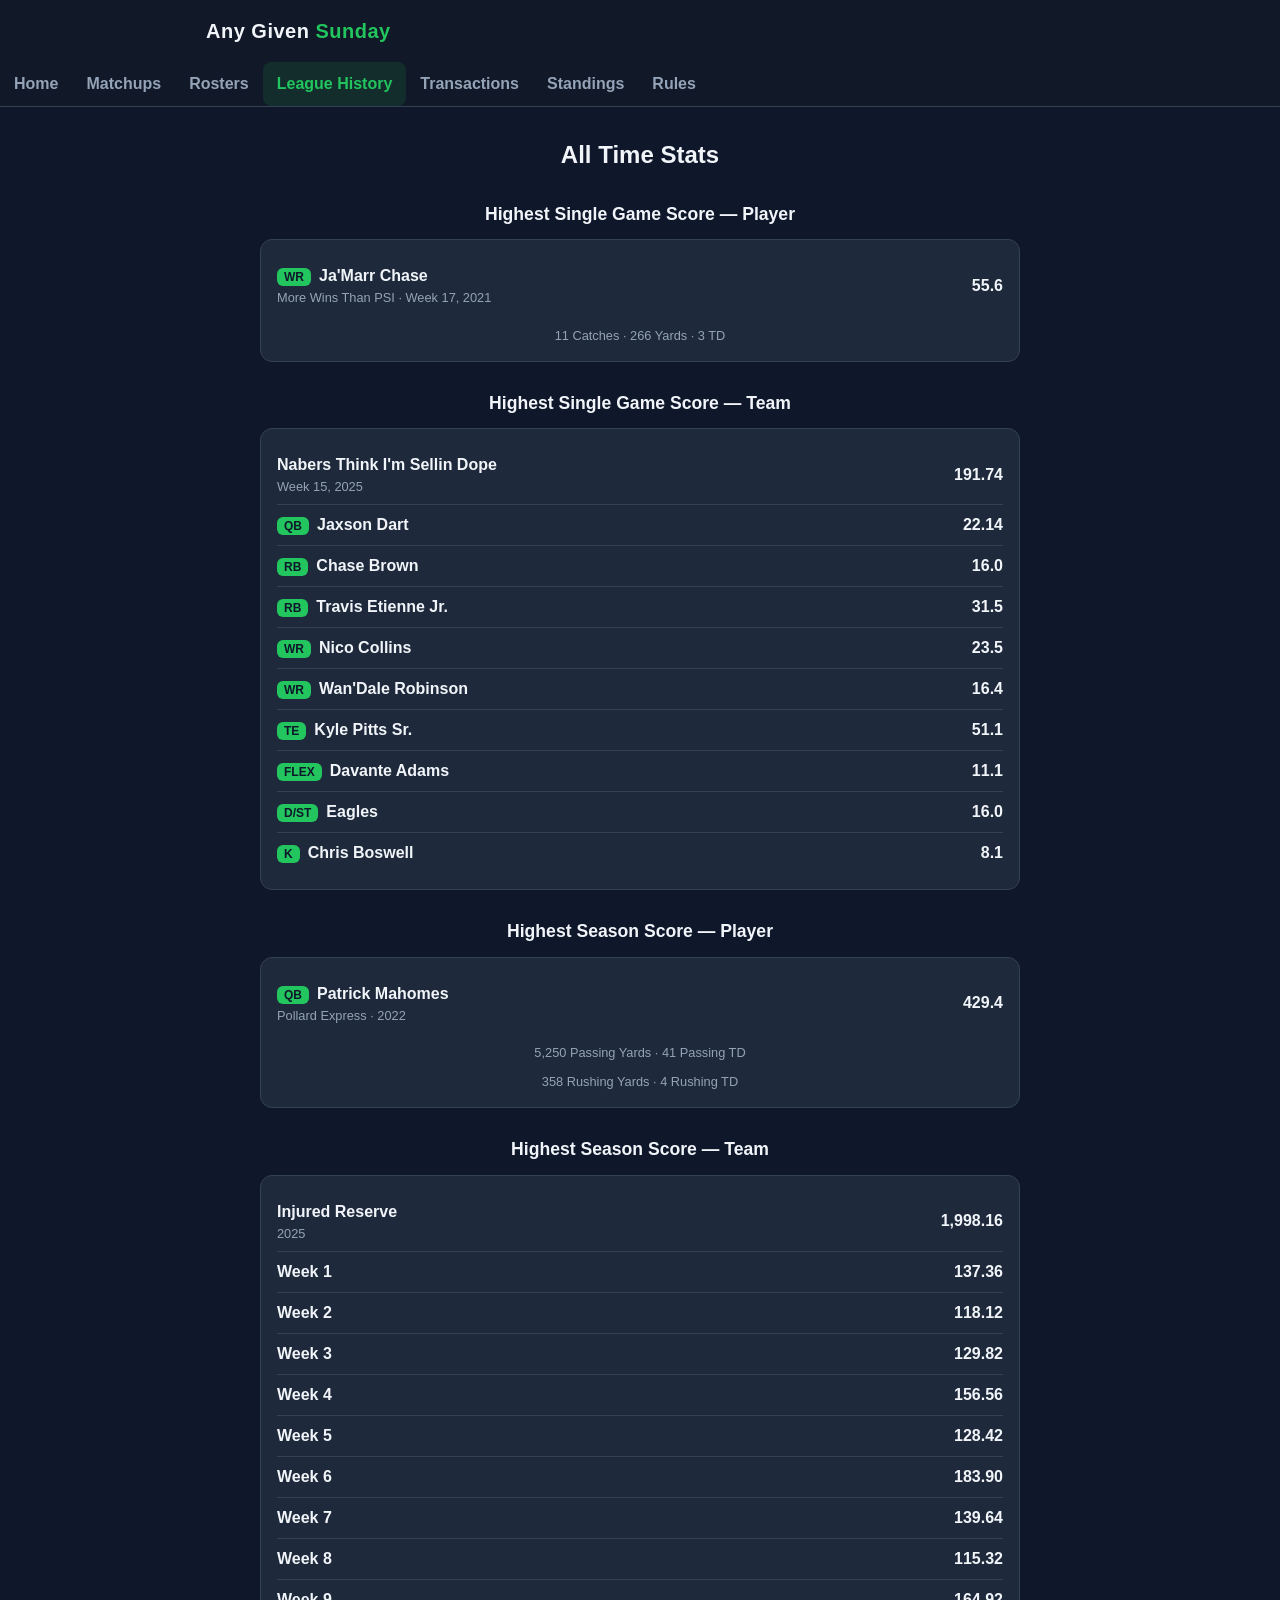
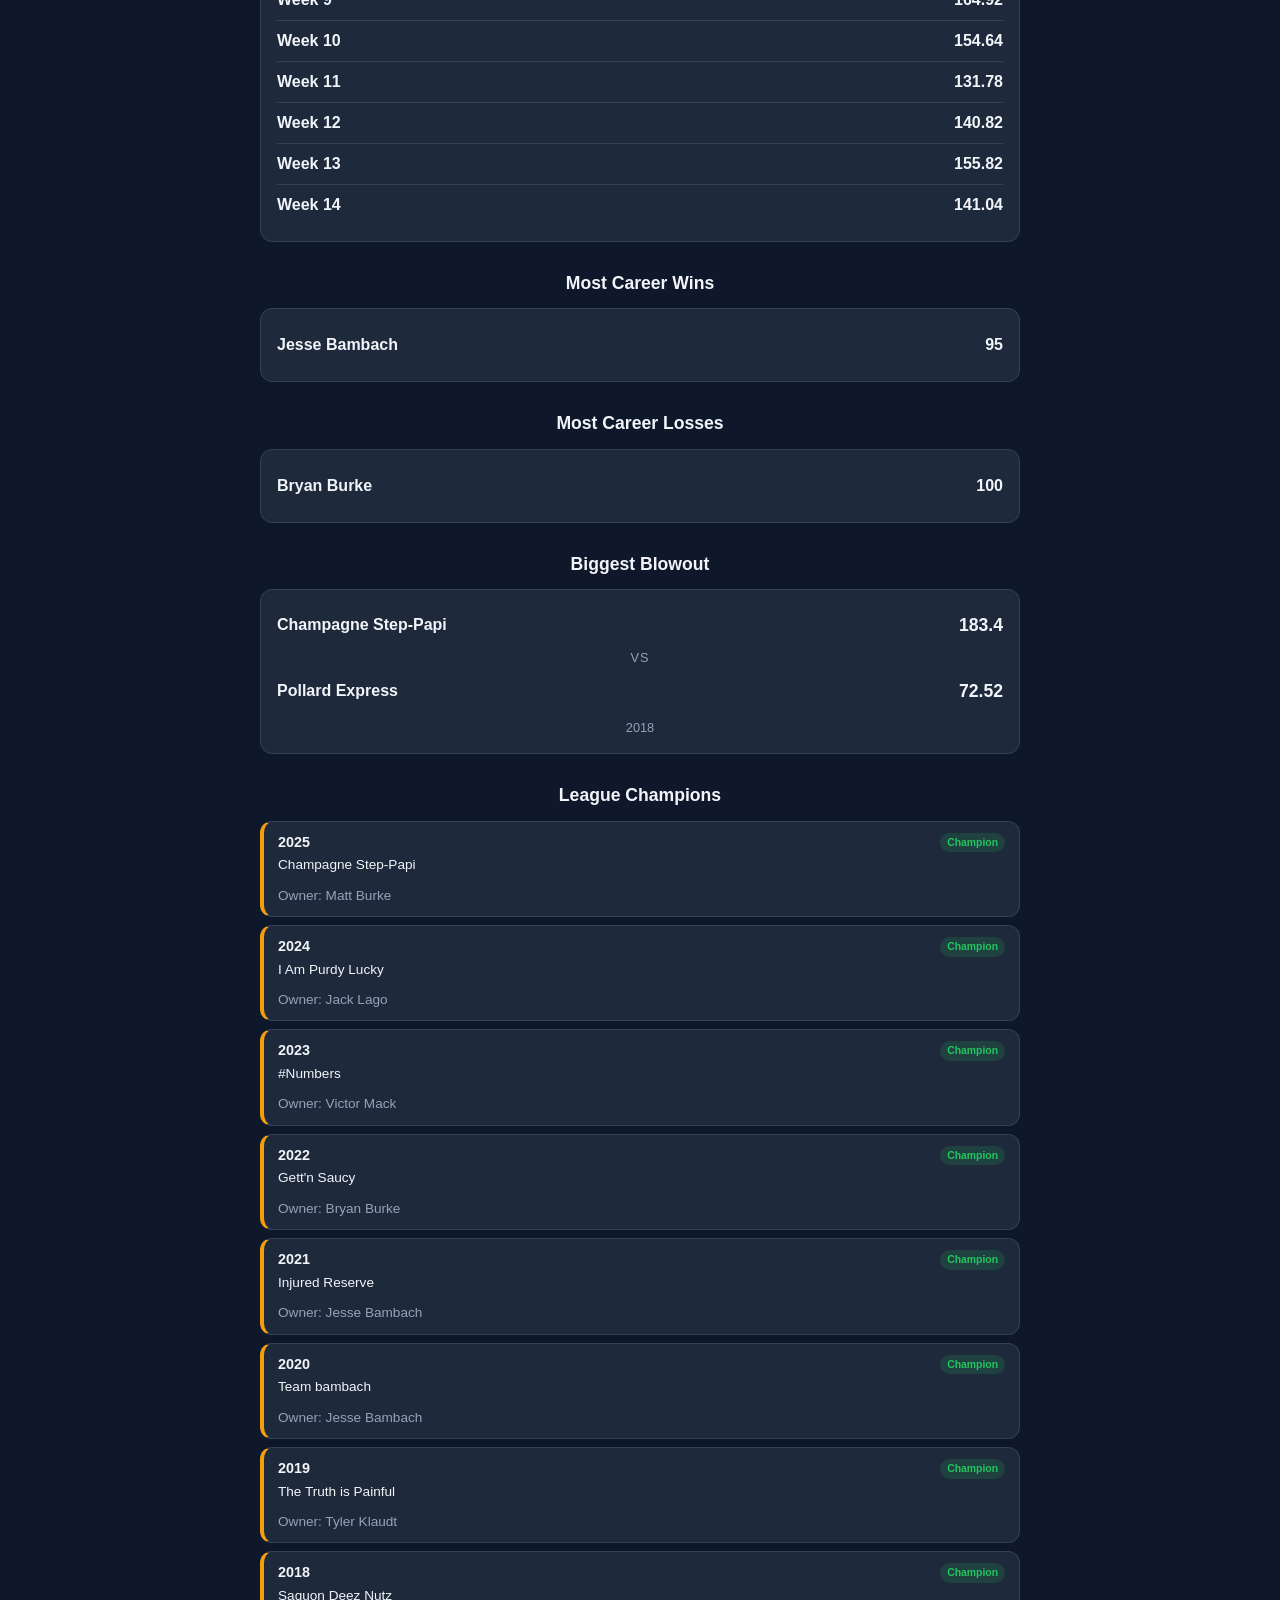
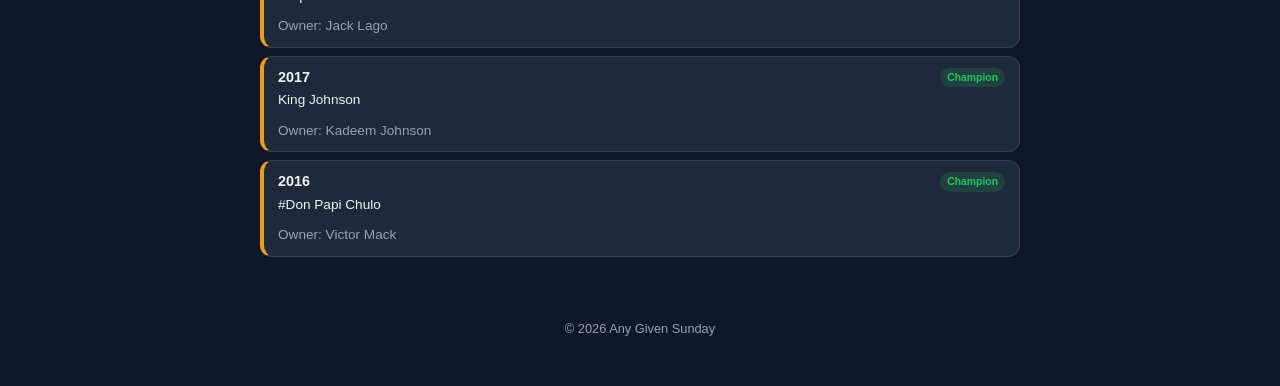
==== commit 4014ac88: "Update history.html" ====
--- a/history.html
+++ b/history.html
@@ -46,7 +46,7 @@
     <div class="card">
       <div class="player-row">
         <div class="player-info">
-          <span class="player-name">Ja'Marr Chase</span>
+          <span class="player-name"><span class="player-position pos-wr">WR</span>Ja'Marr Chase</span>
           <span class="player-meta">More Wins Than PSI &middot; Week 17, 2021</span>
         </div>
         <span class="player-points">55.6</span>
@@ -66,55 +66,55 @@
       </div>
       <div class="player-row">
         <div class="player-info">
-          <span class="team-name"><span class="player-position">QB</span>Jaxson Dart</span>
+          <span class="team-name"><span class="player-position pos-qb">QB</span>Jaxson Dart</span>
         </div>
         <span class="player-points">22.14</span>
       </div>
       <div class="player-row">
         <div class="player-info">
-          <span class="team-name"><span class="player-position">RB</span>Chase Brown</span>
+          <span class="team-name"><span class="player-position pos-rb">RB</span>Chase Brown</span>
         </div>
         <span class="player-points">16.0</span>
       </div>
       <div class="player-row">
         <div class="player-info">
-          <span class="team-name"><span class="player-position">RB</span>Travis Etienne Jr.</span>
+          <span class="team-name"><span class="player-position pos-rb">RB</span>Travis Etienne Jr.</span>
         </div>
         <span class="player-points">31.5</span>
       </div>
       <div class="player-row">
         <div class="player-info">
-          <span class="team-name"><span class="player-position">WR</span>Nico Collins</span>
+          <span class="team-name"><span class="player-position pos-wr">WR</span>Nico Collins</span>
         </div>
         <span class="player-points">23.5</span>
       </div>
       <div class="player-row">
         <div class="player-info">
-          <span class="team-name"><span class="player-position">WR</span>Wan'Dale Robinson</span>
+          <span class="team-name"><span class="player-position pos-wr">WR</span>Wan'Dale Robinson</span>
         </div>
         <span class="player-points">16.4</span>
       </div>
       <div class="player-row">
         <div class="player-info">
-          <span class="team-name"><span class="player-position">TE</span>Kyle Pitts Sr.</span>
+          <span class="team-name"><span class="player-position pos-te">TE</span>Kyle Pitts Sr.</span>
         </div>
         <span class="player-points">51.1</span>
       </div>
       <div class="player-row">
         <div class="player-info">
-          <span class="team-name"><span class="player-position">FLEX</span>Davante Adams</span>
+          <span class="team-name"><span class="player-position pos-flex">FLEX</span>Davante Adams</span>
         </div>
         <span class="player-points">11.1</span>
       </div>
       <div class="player-row">
         <div class="player-info">
-          <span class="team-name"><span class="player-position">D/ST</span>Eagles</span>
+          <span class="team-name"><span class="player-position pos-dst">D/ST</span>Eagles</span>
         </div>
         <span class="player-points">16.0</span>
       </div>
       <div class="player-row">
         <div class="player-info">
-          <span class="team-name"><span class="player-position">K</span>Chris Boswell</span>
+          <span class="team-name"><span class="player-position pos-k">K</span>Chris Boswell</span>
         </div>
         <span class="player-points">8.1</span>
       </div>
@@ -125,7 +125,7 @@
     <div class="card">
       <div class="player-row">
         <div class="player-info">
-          <span class="player-name">Patrick Mahomes</span>
+          <span class="player-name"><span class="player-position pos-qb">QB</span>Patrick Mahomes</span>
           <span class="player-meta">Pollard Express &middot; 2022</span>
         </div>
         <span class="player-points">429.4</span>
@@ -143,6 +143,62 @@
           <span class="player-meta">2025</span>
         </div>
         <span class="player-points">1,998.16</span>
+      </div>
+      <div class="player-row">
+        <div class="player-info"><span class="player-name">Week 1</span></div>
+        <span class="player-points">137.36</span>
+      </div>
+      <div class="player-row">
+        <div class="player-info"><span class="player-name">Week 2</span></div>
+        <span class="player-points">118.12</span>
+      </div>
+      <div class="player-row">
+        <div class="player-info"><span class="player-name">Week 3</span></div>
+        <span class="player-points">129.82</span>
+      </div>
+      <div class="player-row">
+        <div class="player-info"><span class="player-name">Week 4</span></div>
+        <span class="player-points">156.56</span>
+      </div>
+      <div class="player-row">
+        <div class="player-info"><span class="player-name">Week 5</span></div>
+        <span class="player-points">128.42</span>
+      </div>
+      <div class="player-row">
+        <div class="player-info"><span class="player-name">Week 6</span></div>
+        <span class="player-points">183.90</span>
+      </div>
+      <div class="player-row">
+        <div class="player-info"><span class="player-name">Week 7</span></div>
+        <span class="player-points">139.64</span>
+      </div>
+      <div class="player-row">
+        <div class="player-info"><span class="player-name">Week 8</span></div>
+        <span class="player-points">115.32</span>
+      </div>
+      <div class="player-row">
+        <div class="player-info"><span class="player-name">Week 9</span></div>
+        <span class="player-points">164.92</span>
+      </div>
+      <div class="player-row">
+        <div class="player-info"><span class="player-name">Week 10</span></div>
+        <span class="player-points">154.64</span>
+      </div>
+      <div class="player-row">
+        <div class="player-info"><span class="player-name">Week 11</span></div>
+        <span class="player-points">131.78</span>
+      </div>
+      <div class="player-row">
+        <div class="player-info"><span class="player-name">Week 12</span></div>
+        <span class="player-points">140.82</span>
+      </div>
+      <div class="player-row">
+        <div class="player-info"><span class="player-name">Week 13</span></div>
+        <span class="player-points">155.82</span>
+      </div>
+      <div class="player-row">
+        <div class="player-info"><span class="player-name">Week 14</span></div>
+        <span class="player-points">141.04</span>
       </div>
     </div>
 
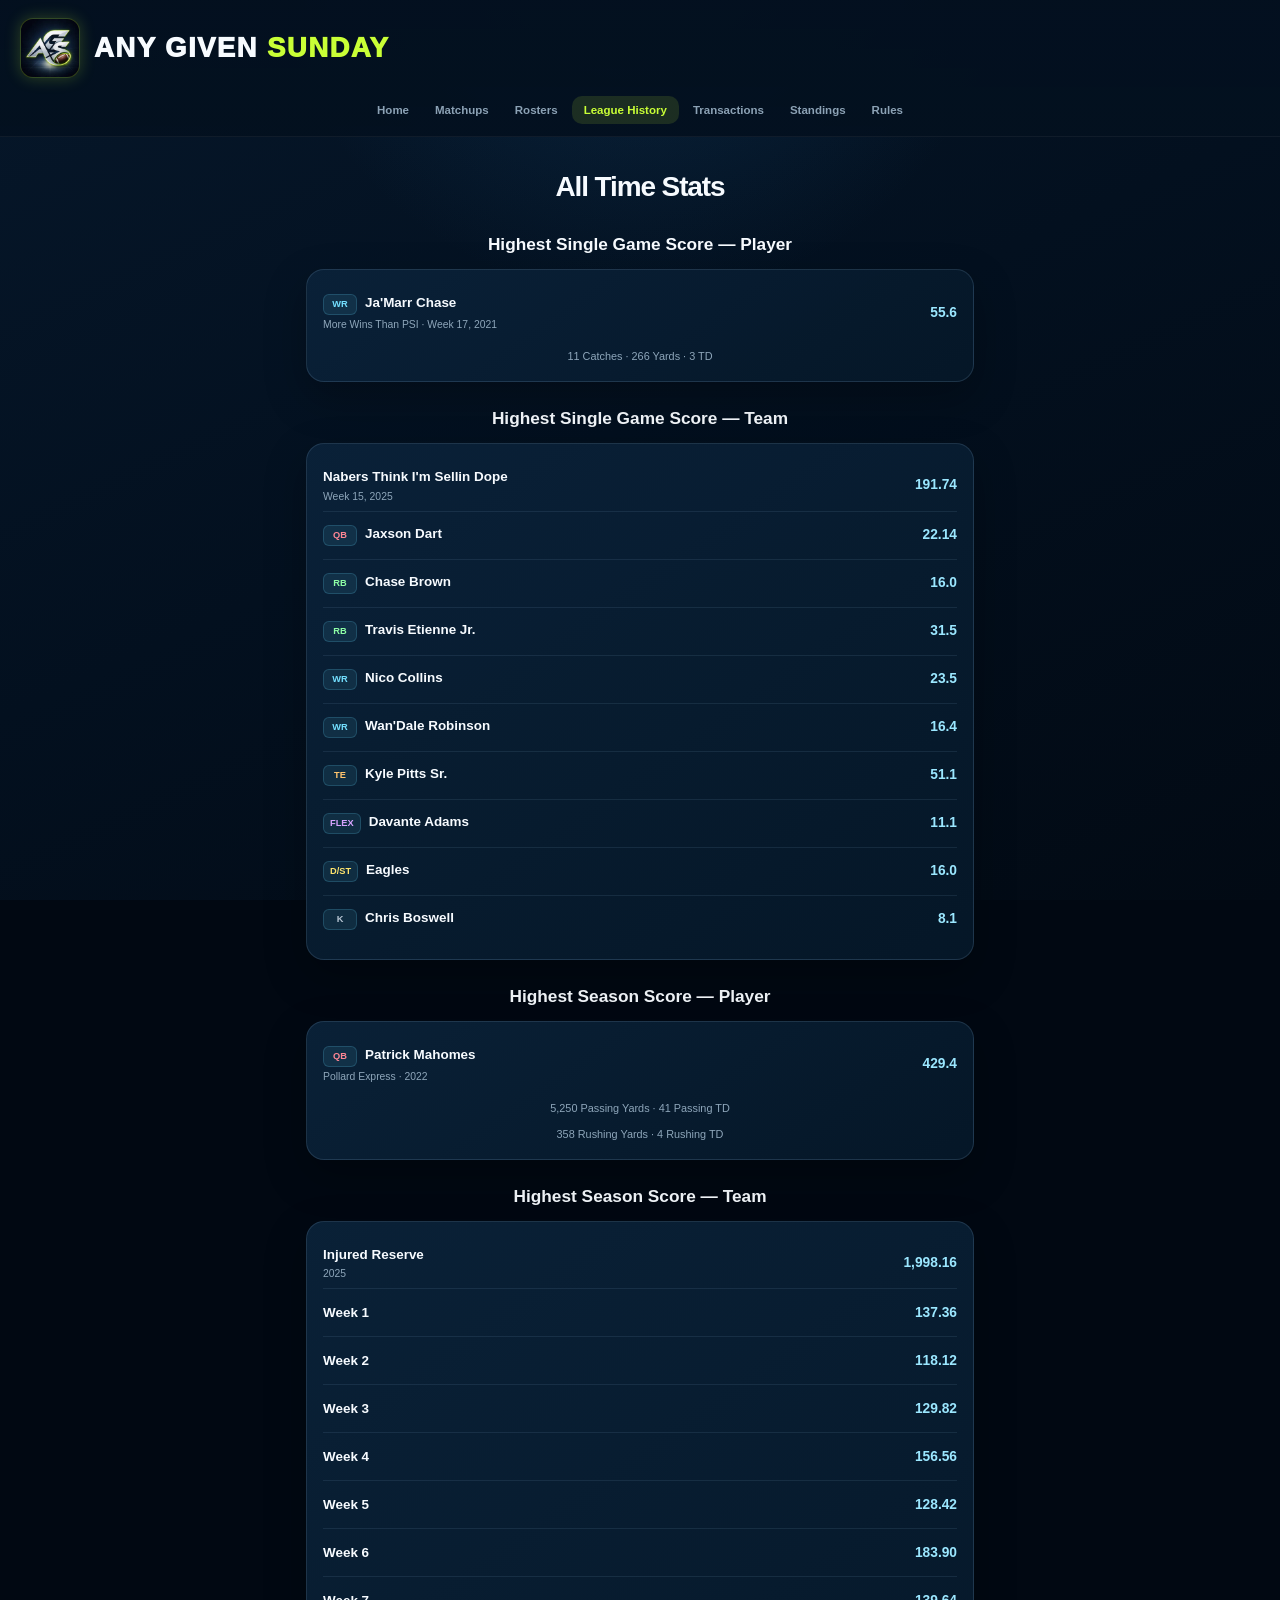
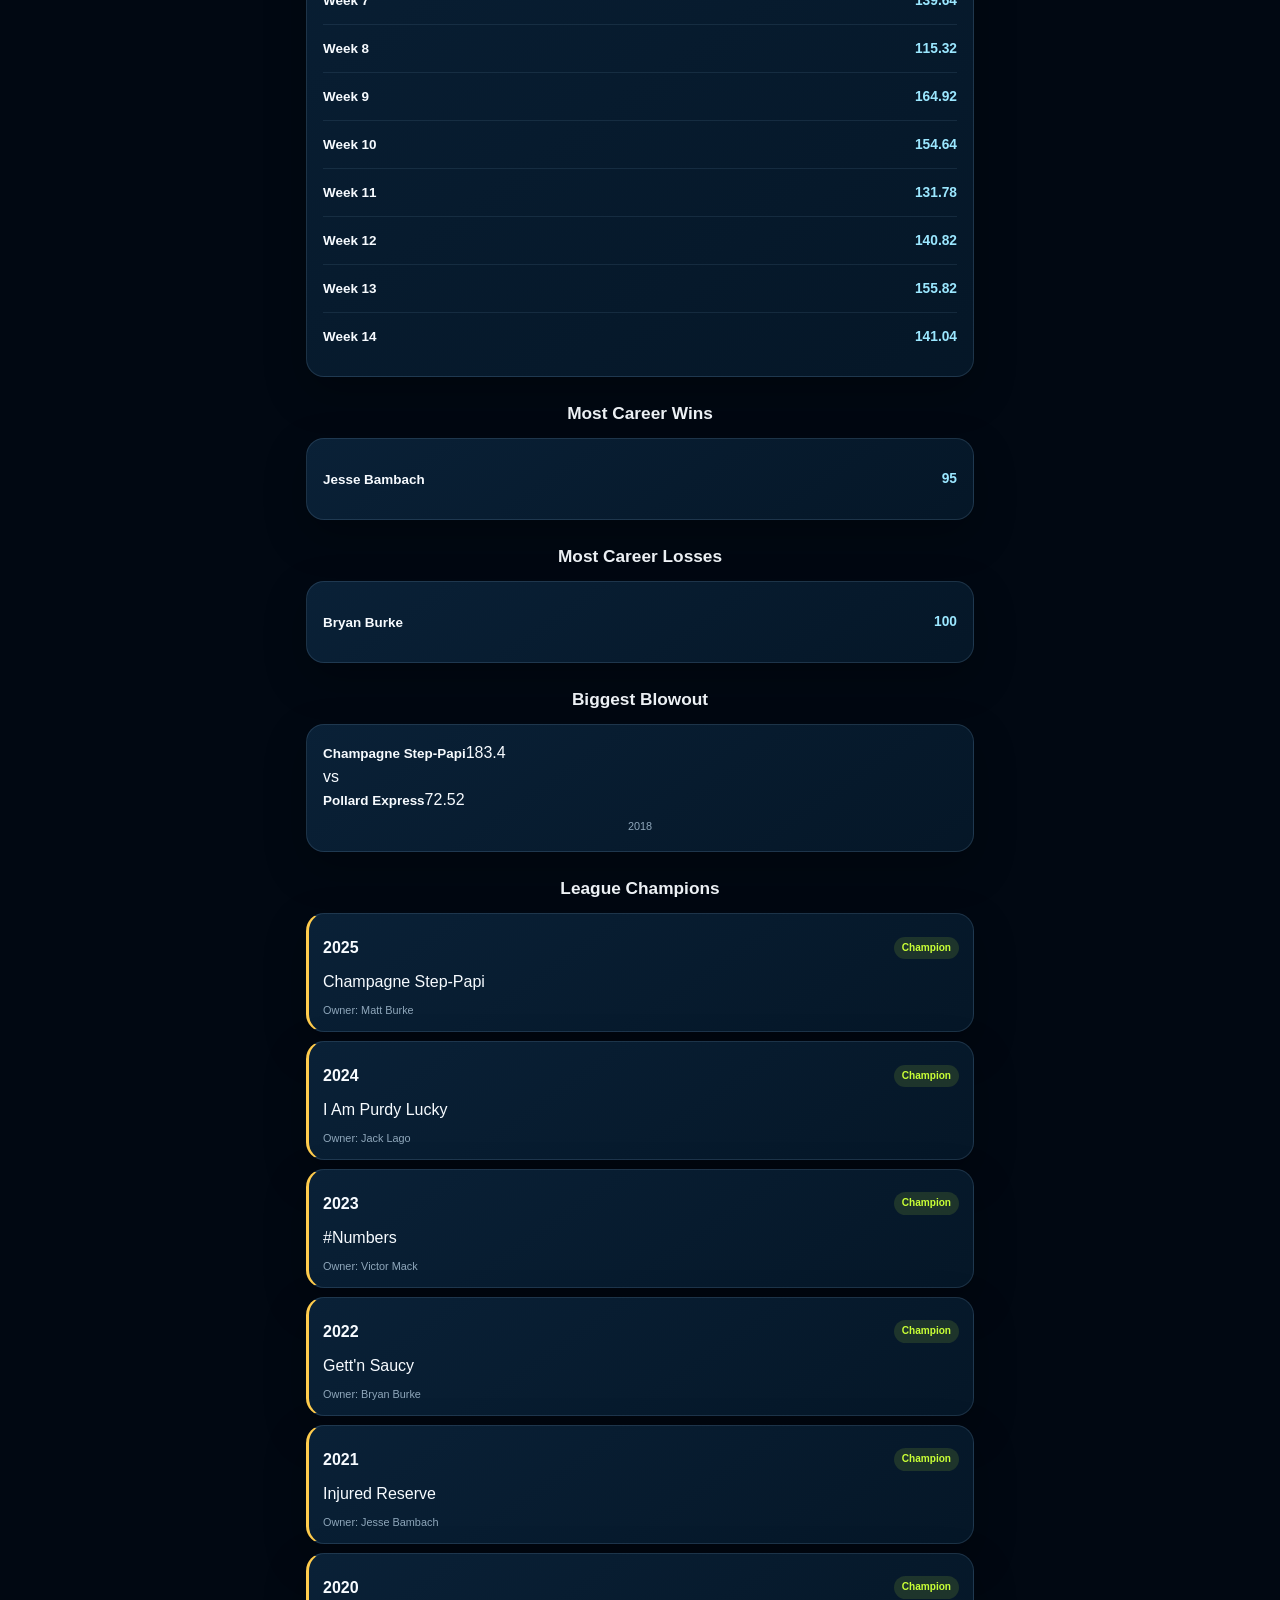
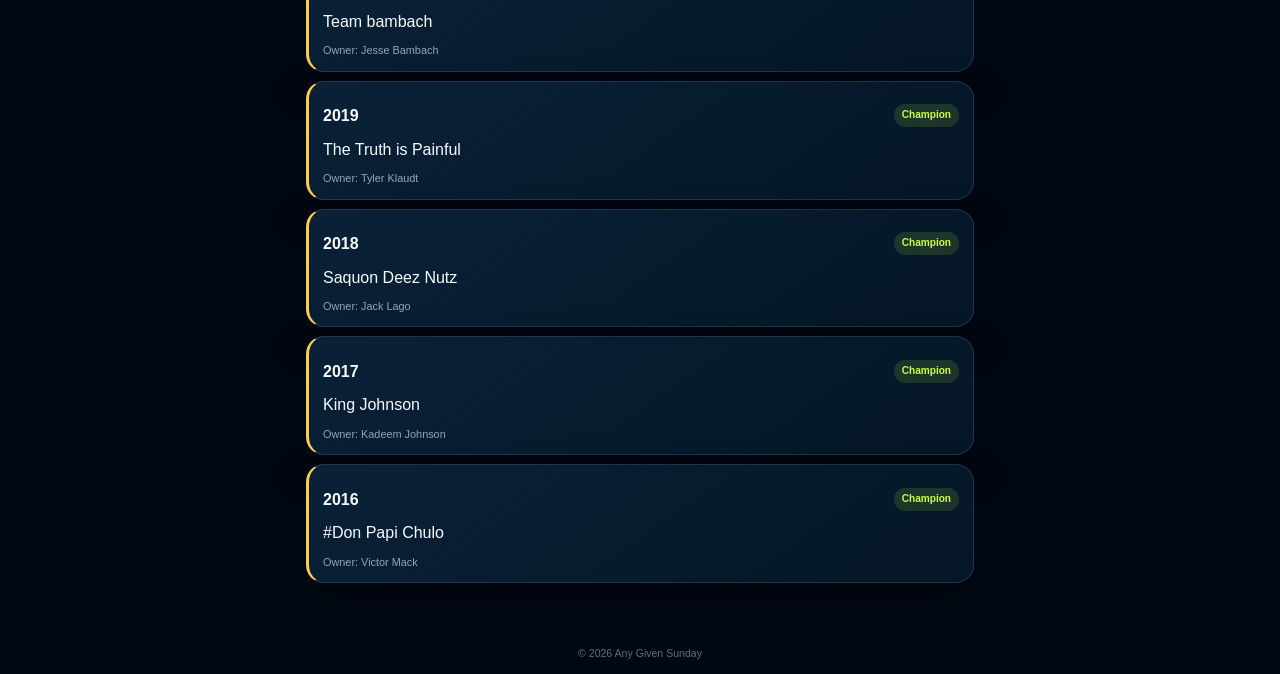
==== commit 98532e3e: "Refresh shared header styling on League History" ====
--- a/history.html
+++ b/history.html
@@ -4,9 +4,7 @@
   <meta charset="UTF-8" />
   <meta name="viewport" content="width=device-width, initial-scale=1.0" />
   <title>League History | Any Given Sunday</title>
-  <link rel="stylesheet" href="styles.css" />
-
-  <!-- Home screen / app icon setup -->
+  <link rel="stylesheet" href="styles.css?v=20260911-3" />
   <link rel="icon" href="favicon.png" type="image/png" />
   <link rel="apple-touch-icon" href="apple-touch-icon.png" />
   <link rel="manifest" href="manifest.json" />
@@ -15,328 +13,55 @@
   <meta name="theme-color" content="#0f172a" />
 </head>
 <body data-page="history">
-
-  <!-- ===== Header / Navigation (same on every page) ===== -->
   <header class="site-header">
     <div class="header-inner">
       <div class="site-title">Any Given <span>Sunday</span></div>
-      <button class="nav-toggle" aria-label="Open menu">
-        <span class="bar"></span>
-        <span class="bar"></span>
-        <span class="bar"></span>
-      </button>
+      <button class="nav-toggle" aria-label="Open menu"><span class="bar"></span><span class="bar"></span><span class="bar"></span></button>
     </div>
     <nav class="main-nav">
-      <a href="index.html" data-page="home">Home</a>
-      <a href="matchups.html" data-page="matchups">Matchups</a>
-      <a href="rosters.html" data-page="rosters">Rosters</a>
-      <a href="history.html" data-page="history">League History</a>
-      <a href="transactions.html" data-page="transactions">Transactions</a>
-      <a href="standings.html" data-page="standings">Standings</a>
-      <a href="rules.html" data-page="rules">Rules</a>
+      <a href="index.html" data-page="home">Home</a><a href="matchups.html" data-page="matchups">Matchups</a><a href="rosters.html" data-page="rosters">Rosters</a><a href="history.html" data-page="history">League History</a><a href="transactions.html" data-page="transactions">Transactions</a><a href="standings.html" data-page="standings">Standings</a><a href="rules.html" data-page="rules">Rules</a>
     </nav>
   </header>
-
-  <!-- ===== Page Content ===== -->
   <main class="page-content">
     <h1 class="page-title">All Time Stats</h1>
-
-    <!-- ===== Highest Single Game Score - Player ===== -->
     <h2 class="section-title">Highest Single Game Score &mdash; Player</h2>
-    <div class="card">
-      <div class="player-row">
-        <div class="player-info">
-          <span class="player-name"><span class="player-position pos-wr">WR</span>Ja'Marr Chase</span>
-          <span class="player-meta">More Wins Than PSI &middot; Week 17, 2021</span>
-        </div>
-        <span class="player-points">55.6</span>
-      </div>
-      <p class="transaction-date" style="text-align: center; margin-top: 10px;">11 Catches &middot; 266 Yards &middot; 3 TD</p>
-    </div>
-
-    <!-- ===== Highest Single Game Score - Team ===== -->
+    <div class="card"><div class="player-row"><div class="player-info"><span class="player-name"><span class="player-position pos-wr">WR</span>Ja'Marr Chase</span><span class="player-meta">More Wins Than PSI &middot; Week 17, 2021</span></div><span class="player-points">55.6</span></div><p class="transaction-date" style="text-align:center;margin-top:10px;">11 Catches &middot; 266 Yards &middot; 3 TD</p></div>
     <h2 class="section-title">Highest Single Game Score &mdash; Team</h2>
     <div class="card">
-      <div class="player-row">
-        <div class="player-info">
-          <span class="player-name">Nabers Think I'm Sellin Dope</span>
-          <span class="player-meta">Week 15, 2025</span>
-        </div>
-        <span class="player-points">191.74</span>
-      </div>
-      <div class="player-row">
-        <div class="player-info">
-          <span class="team-name"><span class="player-position pos-qb">QB</span>Jaxson Dart</span>
-        </div>
-        <span class="player-points">22.14</span>
-      </div>
-      <div class="player-row">
-        <div class="player-info">
-          <span class="team-name"><span class="player-position pos-rb">RB</span>Chase Brown</span>
-        </div>
-        <span class="player-points">16.0</span>
-      </div>
-      <div class="player-row">
-        <div class="player-info">
-          <span class="team-name"><span class="player-position pos-rb">RB</span>Travis Etienne Jr.</span>
-        </div>
-        <span class="player-points">31.5</span>
-      </div>
-      <div class="player-row">
-        <div class="player-info">
-          <span class="team-name"><span class="player-position pos-wr">WR</span>Nico Collins</span>
-        </div>
-        <span class="player-points">23.5</span>
-      </div>
-      <div class="player-row">
-        <div class="player-info">
-          <span class="team-name"><span class="player-position pos-wr">WR</span>Wan'Dale Robinson</span>
-        </div>
-        <span class="player-points">16.4</span>
-      </div>
-      <div class="player-row">
-        <div class="player-info">
-          <span class="team-name"><span class="player-position pos-te">TE</span>Kyle Pitts Sr.</span>
-        </div>
-        <span class="player-points">51.1</span>
-      </div>
-      <div class="player-row">
-        <div class="player-info">
-          <span class="team-name"><span class="player-position pos-flex">FLEX</span>Davante Adams</span>
-        </div>
-        <span class="player-points">11.1</span>
-      </div>
-      <div class="player-row">
-        <div class="player-info">
-          <span class="team-name"><span class="player-position pos-dst">D/ST</span>Eagles</span>
-        </div>
-        <span class="player-points">16.0</span>
-      </div>
-      <div class="player-row">
-        <div class="player-info">
-          <span class="team-name"><span class="player-position pos-k">K</span>Chris Boswell</span>
-        </div>
-        <span class="player-points">8.1</span>
-      </div>
+      <div class="player-row"><div class="player-info"><span class="player-name">Nabers Think I'm Sellin Dope</span><span class="player-meta">Week 15, 2025</span></div><span class="player-points">191.74</span></div>
+      <div class="player-row"><div class="player-info"><span class="team-name"><span class="player-position pos-qb">QB</span>Jaxson Dart</span></div><span class="player-points">22.14</span></div>
+      <div class="player-row"><div class="player-info"><span class="team-name"><span class="player-position pos-rb">RB</span>Chase Brown</span></div><span class="player-points">16.0</span></div>
+      <div class="player-row"><div class="player-info"><span class="team-name"><span class="player-position pos-rb">RB</span>Travis Etienne Jr.</span></div><span class="player-points">31.5</span></div>
+      <div class="player-row"><div class="player-info"><span class="team-name"><span class="player-position pos-wr">WR</span>Nico Collins</span></div><span class="player-points">23.5</span></div>
+      <div class="player-row"><div class="player-info"><span class="team-name"><span class="player-position pos-wr">WR</span>Wan'Dale Robinson</span></div><span class="player-points">16.4</span></div>
+      <div class="player-row"><div class="player-info"><span class="team-name"><span class="player-position pos-te">TE</span>Kyle Pitts Sr.</span></div><span class="player-points">51.1</span></div>
+      <div class="player-row"><div class="player-info"><span class="team-name"><span class="player-position pos-flex">FLEX</span>Davante Adams</span></div><span class="player-points">11.1</span></div>
+      <div class="player-row"><div class="player-info"><span class="team-name"><span class="player-position pos-dst">D/ST</span>Eagles</span></div><span class="player-points">16.0</span></div>
+      <div class="player-row"><div class="player-info"><span class="team-name"><span class="player-position pos-k">K</span>Chris Boswell</span></div><span class="player-points">8.1</span></div>
     </div>
-
-    <!-- ===== Highest Season Score - Player ===== -->
     <h2 class="section-title">Highest Season Score &mdash; Player</h2>
-    <div class="card">
-      <div class="player-row">
-        <div class="player-info">
-          <span class="player-name"><span class="player-position pos-qb">QB</span>Patrick Mahomes</span>
-          <span class="player-meta">Pollard Express &middot; 2022</span>
-        </div>
-        <span class="player-points">429.4</span>
-      </div>
-      <p class="transaction-date" style="text-align: center; margin-top: 10px;">5,250 Passing Yards &middot; 41 Passing TD</p>
-      <p class="transaction-date" style="text-align: center;">358 Rushing Yards &middot; 4 Rushing TD</p>
-    </div>
-
-    <!-- ===== Highest Season Score - Team ===== -->
+    <div class="card"><div class="player-row"><div class="player-info"><span class="player-name"><span class="player-position pos-qb">QB</span>Patrick Mahomes</span><span class="player-meta">Pollard Express &middot; 2022</span></div><span class="player-points">429.4</span></div><p class="transaction-date" style="text-align:center;margin-top:10px;">5,250 Passing Yards &middot; 41 Passing TD</p><p class="transaction-date" style="text-align:center;">358 Rushing Yards &middot; 4 Rushing TD</p></div>
     <h2 class="section-title">Highest Season Score &mdash; Team</h2>
     <div class="card">
-      <div class="player-row">
-        <div class="player-info">
-          <span class="player-name">Injured Reserve</span>
-          <span class="player-meta">2025</span>
-        </div>
-        <span class="player-points">1,998.16</span>
-      </div>
-      <div class="player-row">
-        <div class="player-info"><span class="player-name">Week 1</span></div>
-        <span class="player-points">137.36</span>
-      </div>
-      <div class="player-row">
-        <div class="player-info"><span class="player-name">Week 2</span></div>
-        <span class="player-points">118.12</span>
-      </div>
-      <div class="player-row">
-        <div class="player-info"><span class="player-name">Week 3</span></div>
-        <span class="player-points">129.82</span>
-      </div>
-      <div class="player-row">
-        <div class="player-info"><span class="player-name">Week 4</span></div>
-        <span class="player-points">156.56</span>
-      </div>
-      <div class="player-row">
-        <div class="player-info"><span class="player-name">Week 5</span></div>
-        <span class="player-points">128.42</span>
-      </div>
-      <div class="player-row">
-        <div class="player-info"><span class="player-name">Week 6</span></div>
-        <span class="player-points">183.90</span>
-      </div>
-      <div class="player-row">
-        <div class="player-info"><span class="player-name">Week 7</span></div>
-        <span class="player-points">139.64</span>
-      </div>
-      <div class="player-row">
-        <div class="player-info"><span class="player-name">Week 8</span></div>
-        <span class="player-points">115.32</span>
-      </div>
-      <div class="player-row">
-        <div class="player-info"><span class="player-name">Week 9</span></div>
-        <span class="player-points">164.92</span>
-      </div>
-      <div class="player-row">
-        <div class="player-info"><span class="player-name">Week 10</span></div>
-        <span class="player-points">154.64</span>
-      </div>
-      <div class="player-row">
-        <div class="player-info"><span class="player-name">Week 11</span></div>
-        <span class="player-points">131.78</span>
-      </div>
-      <div class="player-row">
-        <div class="player-info"><span class="player-name">Week 12</span></div>
-        <span class="player-points">140.82</span>
-      </div>
-      <div class="player-row">
-        <div class="player-info"><span class="player-name">Week 13</span></div>
-        <span class="player-points">155.82</span>
-      </div>
-      <div class="player-row">
-        <div class="player-info"><span class="player-name">Week 14</span></div>
-        <span class="player-points">141.04</span>
-      </div>
+      <div class="player-row"><div class="player-info"><span class="player-name">Injured Reserve</span><span class="player-meta">2025</span></div><span class="player-points">1,998.16</span></div>
+      <div class="player-row"><div class="player-info"><span class="player-name">Week 1</span></div><span class="player-points">137.36</span></div><div class="player-row"><div class="player-info"><span class="player-name">Week 2</span></div><span class="player-points">118.12</span></div><div class="player-row"><div class="player-info"><span class="player-name">Week 3</span></div><span class="player-points">129.82</span></div><div class="player-row"><div class="player-info"><span class="player-name">Week 4</span></div><span class="player-points">156.56</span></div><div class="player-row"><div class="player-info"><span class="player-name">Week 5</span></div><span class="player-points">128.42</span></div><div class="player-row"><div class="player-info"><span class="player-name">Week 6</span></div><span class="player-points">183.90</span></div><div class="player-row"><div class="player-info"><span class="player-name">Week 7</span></div><span class="player-points">139.64</span></div><div class="player-row"><div class="player-info"><span class="player-name">Week 8</span></div><span class="player-points">115.32</span></div><div class="player-row"><div class="player-info"><span class="player-name">Week 9</span></div><span class="player-points">164.92</span></div><div class="player-row"><div class="player-info"><span class="player-name">Week 10</span></div><span class="player-points">154.64</span></div><div class="player-row"><div class="player-info"><span class="player-name">Week 11</span></div><span class="player-points">131.78</span></div><div class="player-row"><div class="player-info"><span class="player-name">Week 12</span></div><span class="player-points">140.82</span></div><div class="player-row"><div class="player-info"><span class="player-name">Week 13</span></div><span class="player-points">155.82</span></div><div class="player-row"><div class="player-info"><span class="player-name">Week 14</span></div><span class="player-points">141.04</span></div>
     </div>
-
-    <!-- ===== Most Career Wins ===== -->
-    <h2 class="section-title">Most Career Wins</h2>
-    <div class="card">
-      <div class="player-row">
-        <div class="player-info">
-          <span class="player-name">Jesse Bambach</span>
-        </div>
-        <span class="player-points">95</span>
-      </div>
-    </div>
-
-    <!-- ===== Most Career Losses ===== -->
-    <h2 class="section-title">Most Career Losses</h2>
-    <div class="card">
-      <div class="player-row">
-        <div class="player-info">
-          <span class="player-name">Bryan Burke</span>
-        </div>
-        <span class="player-points">100</span>
-      </div>
-    </div>
-
-    <!-- ===== Biggest Blowout ===== -->
-    <h2 class="section-title">Biggest Blowout</h2>
-    <div class="card matchup-card">
-      <div class="team-line">
-        <span class="team-name">Champagne Step-Papi</span>
-        <span class="team-score">183.4</span>
-      </div>
-      <div class="matchup-vs">vs</div>
-      <div class="team-line">
-        <span class="team-name">Pollard Express</span>
-        <span class="team-score">72.52</span>
-      </div>
-      <p class="transaction-date" style="text-align: center; margin-top: 8px;">2018</p>
-    </div>
-
-    <!-- ===== League Champions ===== -->
+    <h2 class="section-title">Most Career Wins</h2><div class="card"><div class="player-row"><div class="player-info"><span class="player-name">Jesse Bambach</span></div><span class="player-points">95</span></div></div>
+    <h2 class="section-title">Most Career Losses</h2><div class="card"><div class="player-row"><div class="player-info"><span class="player-name">Bryan Burke</span></div><span class="player-points">100</span></div></div>
+    <h2 class="section-title">Biggest Blowout</h2><div class="card matchup-card"><div class="team-line"><span class="team-name">Champagne Step-Papi</span><span class="team-score">183.4</span></div><div class="matchup-vs">vs</div><div class="team-line"><span class="team-name">Pollard Express</span><span class="team-score">72.52</span></div><p class="transaction-date" style="text-align:center;margin-top:8px;">2018</p></div>
     <h2 class="section-title">League Champions</h2>
-
-    <div class="card champion-card">
-      <div class="card-row">
-        <strong>2025</strong>
-        <span class="badge">Champion</span>
-      </div>
-      <p>Champagne Step-Papi</p>
-      <p class="transaction-date">Owner: Matt Burke</p>
-    </div>
-
-    <div class="card champion-card">
-      <div class="card-row">
-        <strong>2024</strong>
-        <span class="badge">Champion</span>
-      </div>
-      <p>I Am Purdy Lucky</p>
-      <p class="transaction-date">Owner: Jack Lago</p>
-    </div>
-
-    <div class="card champion-card">
-      <div class="card-row">
-        <strong>2023</strong>
-        <span class="badge">Champion</span>
-      </div>
-      <p>#Numbers</p>
-      <p class="transaction-date">Owner: Victor Mack</p>
-    </div>
-
-    <div class="card champion-card">
-      <div class="card-row">
-        <strong>2022</strong>
-        <span class="badge">Champion</span>
-      </div>
-      <p>Gett'n Saucy</p>
-      <p class="transaction-date">Owner: Bryan Burke</p>
-    </div>
-
-    <div class="card champion-card">
-      <div class="card-row">
-        <strong>2021</strong>
-        <span class="badge">Champion</span>
-      </div>
-      <p>Injured Reserve</p>
-      <p class="transaction-date">Owner: Jesse Bambach</p>
-    </div>
-
-    <div class="card champion-card">
-      <div class="card-row">
-        <strong>2020</strong>
-        <span class="badge">Champion</span>
-      </div>
-      <p>Team bambach</p>
-      <p class="transaction-date">Owner: Jesse Bambach</p>
-    </div>
-
-    <div class="card champion-card">
-      <div class="card-row">
-        <strong>2019</strong>
-        <span class="badge">Champion</span>
-      </div>
-      <p>The Truth is Painful</p>
-      <p class="transaction-date">Owner: Tyler Klaudt</p>
-    </div>
-
-    <div class="card champion-card">
-      <div class="card-row">
-        <strong>2018</strong>
-        <span class="badge">Champion</span>
-      </div>
-      <p>Saquon Deez Nutz</p>
-      <p class="transaction-date">Owner: Jack Lago</p>
-    </div>
-
-    <div class="card champion-card">
-      <div class="card-row">
-        <strong>2017</strong>
-        <span class="badge">Champion</span>
-      </div>
-      <p>King Johnson</p>
-      <p class="transaction-date">Owner: Kadeem Johnson</p>
-    </div>
-
-    <div class="card champion-card">
-      <div class="card-row">
-        <strong>2016</strong>
-        <span class="badge">Champion</span>
-      </div>
-      <p>#Don Papi Chulo</p>
-      <p class="transaction-date">Owner: Victor Mack</p>
-    </div>
+    <div class="card champion-card"><div class="card-row"><strong>2025</strong><span class="badge">Champion</span></div><p>Champagne Step-Papi</p><p class="transaction-date">Owner: Matt Burke</p></div>
+    <div class="card champion-card"><div class="card-row"><strong>2024</strong><span class="badge">Champion</span></div><p>I Am Purdy Lucky</p><p class="transaction-date">Owner: Jack Lago</p></div>
+    <div class="card champion-card"><div class="card-row"><strong>2023</strong><span class="badge">Champion</span></div><p>#Numbers</p><p class="transaction-date">Owner: Victor Mack</p></div>
+    <div class="card champion-card"><div class="card-row"><strong>2022</strong><span class="badge">Champion</span></div><p>Gett'n Saucy</p><p class="transaction-date">Owner: Bryan Burke</p></div>
+    <div class="card champion-card"><div class="card-row"><strong>2021</strong><span class="badge">Champion</span></div><p>Injured Reserve</p><p class="transaction-date">Owner: Jesse Bambach</p></div>
+    <div class="card champion-card"><div class="card-row"><strong>2020</strong><span class="badge">Champion</span></div><p>Team bambach</p><p class="transaction-date">Owner: Jesse Bambach</p></div>
+    <div class="card champion-card"><div class="card-row"><strong>2019</strong><span class="badge">Champion</span></div><p>The Truth is Painful</p><p class="transaction-date">Owner: Tyler Klaudt</p></div>
+    <div class="card champion-card"><div class="card-row"><strong>2018</strong><span class="badge">Champion</span></div><p>Saquon Deez Nutz</p><p class="transaction-date">Owner: Jack Lago</p></div>
+    <div class="card champion-card"><div class="card-row"><strong>2017</strong><span class="badge">Champion</span></div><p>King Johnson</p><p class="transaction-date">Owner: Kadeem Johnson</p></div>
+    <div class="card champion-card"><div class="card-row"><strong>2016</strong><span class="badge">Champion</span></div><p>#Don Papi Chulo</p><p class="transaction-date">Owner: Victor Mack</p></div>
   </main>
-
-  <footer class="site-footer">
-    &copy; 2026 Any Given Sunday
-  </footer>
-
+  <footer class="site-footer">&copy; 2026 Any Given Sunday</footer>
   <script src="app.js"></script>
 </body>
-</html>
+</html>
--- a/styles.css
+++ b/styles.css
@@ -1,525 +1,15 @@
-/* =========================================
-   Any Given Sunday - Stylesheet
-   Mobile-first: base styles are for phones,
-   then we add rules for bigger screens.
-   ========================================= */
-
-/* ---- Colors & basic settings (easy to change later) ---- */
-:root {
-  --color-bg: #0f172a;          /* dark navy background */
-  --color-header: #111827;      /* header bar */
-  --color-card: #1e293b;        /* card background */
-  --color-card-border: #334155;
-  --color-text: #f1f5f9;        /* main text (light) */
-  --color-text-muted: #94a3b8;  /* secondary text */
-  --color-accent: #22c55e;      /* green accent (win / highlight) */
-  --color-accent2: #f59e0b;     /* orange accent (highlight 2) */
-  --color-danger: #ef4444;      /* red (loss) */
-  --radius: 12px;
-}
-
-/* ---- Reset ---- */
-* {
-  box-sizing: border-box;
-  margin: 0;
-  padding: 0;
-}
-
-body {
-  font-family: -apple-system, BlinkMacSystemFont, "Segoe UI", Roboto, Arial, sans-serif;
-  background-color: var(--color-bg);
-  color: var(--color-text);
-  line-height: 1.5;
-  padding-bottom: 40px;
-}
-
-img {
-  max-width: 100%;
-  display: block;
-}
-
-a {
-  color: inherit;
-  text-decoration: none;
-}
-
-/* =========================================
-   HEADER + NAVIGATION
-   ========================================= */
-.site-header {
-  background-color: var(--color-header);
-  border-bottom: 1px solid var(--color-card-border);
-  position: sticky;
-  top: 0;
-  z-index: 100;
-}
-
-.header-inner {
-  display: flex;
-  align-items: center;
-  justify-content: space-between;
-  padding: 14px 16px;
-}
-
-.site-title {
-  font-size: 1.25rem;
-  font-weight: 800;
-  letter-spacing: 0.5px;
-}
-
-.site-title span {
-  color: var(--color-accent);
-}
-
-/* Hamburger button (only shows on small screens) */
-.nav-toggle {
-  background: none;
-  border: 2px solid var(--color-card-border);
-  border-radius: 8px;
-  padding: 6px 10px;
-  cursor: pointer;
-}
-
-.nav-toggle .bar {
-  display: block;
-  width: 22px;
-  height: 2px;
-  background-color: var(--color-text);
-  margin: 4px 0;
-  border-radius: 2px;
-}
-
-/* Nav menu: hidden by default on mobile, toggled by JS */
-.main-nav {
-  display: none;
-  flex-direction: column;
-  background-color: var(--color-header);
-  border-top: 1px solid var(--color-card-border);
-}
-
-.main-nav.open {
-  display: flex;
-}
-
-.main-nav a {
-  padding: 14px 16px;
-  border-bottom: 1px solid var(--color-card-border);
-  font-weight: 600;
-  color: var(--color-text-muted);
-}
-
-.main-nav a.active {
-  color: var(--color-accent);
-  background-color: rgba(34, 197, 94, 0.08);
-}
-
-/* =========================================
-   PAGE LAYOUT
-   ========================================= */
-.page-content {
-  max-width: 700px;
-  margin: 0 auto;
-  padding: 20px 16px;
-}
-
-.page-title {
-  font-size: 1.5rem;
-  font-weight: 800;
-  margin-bottom: 4px;
-  text-align: center;
-}
-
-.page-subtitle {
-  color: var(--color-text-muted);
-  margin-bottom: 20px;
-  font-size: 0.95rem;
-}
-
-.section-title {
-  font-size: 1.1rem;
-  font-weight: 700;
-  margin: 28px 0 12px;
-  text-align: center;
-}
-
-/* =========================================
-   CARDS (used on every page instead of tables)
-   ========================================= */
-.card {
-  background-color: var(--color-card);
-  border: 1px solid var(--color-card-border);
-  border-radius: var(--radius);
-  padding: 16px;
-  margin-bottom: 14px;
-}
-
-.card-row {
-  display: flex;
-  justify-content: space-between;
-  align-items: center;
-}
-
-.card-row + .card-row {
-  margin-top: 10px;
-  padding-top: 10px;
-  border-top: 1px solid var(--color-card-border);
-}
-
-/* --- Home page: quick stat cards --- */
-.stat-grid {
-  display: grid;
-  grid-template-columns: 1fr 1fr;
-  gap: 12px;
-}
-
-.stat-card {
-  background-color: var(--color-card);
-  border: 1px solid var(--color-card-border);
-  border-radius: var(--radius);
-  padding: 16px;
-  text-align: center;
-}
-
-.stat-card .stat-number {
-  font-size: 1.6rem;
-  font-weight: 800;
-  color: var(--color-accent);
-}
-
-.stat-card .stat-label {
-  color: var(--color-text-muted);
-  font-size: 0.85rem;
-  margin-top: 2px;
-}
-
-/* --- Matchup cards --- */
-.matchup-card .team-line {
-  display: flex;
-  justify-content: space-between;
-  align-items: center;
-  padding: 6px 0;
-}
-
-.team-name {
-  font-weight: 600;
-}
-
-.team-score {
-  font-weight: 800;
-  font-size: 1.1rem;
-}
-
-.team-line.winner .team-name,
-.team-line.winner .team-score {
-  color: var(--color-accent);
-}
-
-.matchup-vs {
-  text-align: center;
-  color: var(--color-text-muted);
-  font-size: 0.8rem;
-  margin: 4px 0;
-  text-transform: uppercase;
-  letter-spacing: 1px;
-}
-
-.badge {
-  display: inline-block;
-  font-size: 0.75rem;
-  font-weight: 700;
-  padding: 3px 8px;
-  border-radius: 999px;
-  background-color: rgba(34, 197, 94, 0.15);
-  color: var(--color-accent);
-}
-
-.badge.live {
-  background-color: rgba(245, 158, 11, 0.15);
-  color: var(--color-accent2);
-}
-
-/* --- Roster team selector --- */
-.team-select {
-  width: 100%;
-  padding: 12px;
-  border-radius: var(--radius);
-  background-color: var(--color-card);
-  border: 1px solid var(--color-card-border);
-  color: var(--color-text);
-  font-size: 1rem;
-  margin-bottom: 18px;
-}
-
-/* --- Player row inside a roster card --- */
-.player-row {
-  display: flex;
-  justify-content: space-between;
-  align-items: center;
-  padding: 8px 0;
-}
-
-.player-row + .player-row {
-  border-top: 1px solid var(--color-card-border);
-}
-
-.player-info {
-  display: flex;
-  flex-direction: column;
-}
-
-.player-name {
-  font-weight: 600;
-}
-
-.player-meta {
-  color: var(--color-text-muted);
-  font-size: 0.8rem;
-}
-
-.player-position {
-  font-size: 0.75rem;
-  font-weight: 700;
-  color: var(--color-bg);
-  background-color: var(--color-accent);
-  padding: 2px 7px;
-  border-radius: 6px;
-  margin-right: 8px;
-}
-
-.player-points {
-  font-weight: 700;
-}
-
-/* --- League history / standings --- */
-.standing-row {
-  display: flex;
-  align-items: center;
-  gap: 10px;
-}
-
-.standing-rank {
-  font-weight: 800;
-  color: var(--color-text-muted);
-  width: 22px;
-}
-
-.standing-info {
-  flex: 1;
-  min-width: 0;
-  overflow: hidden;
-  text-overflow: ellipsis;
-  white-space: nowrap;
-}
-
-.standing-record {
-  flex-shrink: 0;
-  font-weight: 700;
-  color: var(--color-accent);
-}
-
-/* Neutral (non-green) value for rows like Players Added counts */
-.plain-value {
-  flex-shrink: 0;
-  font-weight: 700;
-  color: var(--color-text);
-}
-
-/* Power rankings movement indicators */
-.arrow-up {
-  flex-shrink: 0;
-  font-weight: 800;
-  color: var(--color-accent);
-}
-
-.arrow-down {
-  flex-shrink: 0;
-  font-weight: 800;
-  color: var(--color-danger);
-}
-
-.arrow-none {
-  flex-shrink: 0;
-  font-weight: 800;
-  color: var(--color-text);
-}
-
-.champion-card {
-  border-left: 4px solid var(--color-accent2);
-  padding: 10px 14px;
-  margin-bottom: 8px;
-}
-
-.champion-card p {
-  font-size: 0.85rem;
-  margin-top: 2px;
-}
-
-.champion-card strong {
-  font-size: 0.9rem;
-}
-
-.champion-card .badge {
-  font-size: 0.65rem;
-  padding: 2px 7px;
-}
-
-/* Bulleted rule lists inside cards */
-.card ul {
-  padding-left: 1.2em;
-  margin: 0;
-}
-
-.card ul li {
-  margin-bottom: 10px;
-}
-
-.card ul li:last-child {
-  margin-bottom: 0;
-}
-
-.card p {
-  margin-bottom: 10px;
-}
-
-.card p:last-child {
-  margin-bottom: 0;
-}
-
-/* Utility: green/accent text (used for active keepers) */
-.text-accent {
-  color: var(--color-accent);
-}
-
-/* --- Transactions --- */
-.transaction-card .transaction-type {
-  font-size: 0.75rem;
-  font-weight: 700;
-  text-transform: uppercase;
-  letter-spacing: 0.5px;
-  color: var(--color-accent2);
-  margin-bottom: 6px;
-}
-
-.transaction-type.add {
-  color: var(--color-accent);
-}
-
-.transaction-type.trade {
-  color: var(--color-accent2);
-}
-
-.transaction-type.drop {
-  color: var(--color-danger);
-}
-
-.transaction-date {
-  color: var(--color-text-muted);
-  font-size: 0.8rem;
-  margin-top: 6px;
-}
-
-/* =========================================
-   STANDINGS TABLE (Standings page)
-   Wrapped in a scroll container so it never
-   breaks the layout on narrow phones.
-   ========================================= */
-.table-scroll {
-  border: 1px solid var(--color-card-border);
-  border-radius: var(--radius);
-  margin-bottom: 14px;
-}
-
-.standings-table {
-  width: 100%;
-  table-layout: fixed;
-  border-collapse: collapse;
-  background-color: var(--color-card);
-}
-
-.standings-table th,
-.standings-table td {
-  padding: 8px 4px;
-  text-align: left;
-  font-size: 0.78rem;
-}
-
-.standings-table th:first-child,
-.standings-table td:first-child {
-  width: 60%;
-  white-space: nowrap;
-  overflow: hidden;
-  font-size: 0.7rem;
-}
-
-.standings-table th {
-  background-color: var(--color-header);
-  color: var(--color-text-muted);
-  font-size: 0.68rem;
-  text-transform: uppercase;
-  letter-spacing: 0.5px;
-  font-weight: 700;
-}
-
-.standings-table td {
-  border-top: 1px solid var(--color-card-border);
-}
-
-.standings-table td.num,
-.standings-table th.num {
-  text-align: center;
-}
-
-.standings-table tr:nth-child(even) td {
-  background-color: rgba(255, 255, 255, 0.02);
-}
-
-/* =========================================
-   FOOTER
-   ========================================= */
-.site-footer {
-  text-align: center;
-  color: var(--color-text-muted);
-  font-size: 0.8rem;
-  padding: 24px 16px 8px;
-}
-
-/* =========================================
-   TABLET / DESKTOP (768px and up)
-   ========================================= */
-@media (min-width: 768px) {
-  .nav-toggle {
-    display: none;
-  }
-
-  .main-nav {
-    display: flex !important;
-    flex-direction: row;
-    background-color: transparent;
-    border-top: none;
-  }
-
-  .main-nav a {
-    border-bottom: none;
-    padding: 10px 14px;
-    border-radius: 8px;
-  }
-
-  .main-nav a.active {
-    background-color: rgba(34, 197, 94, 0.12);
-  }
-
-  .header-inner {
-    max-width: 900px;
-    margin: 0 auto;
-    padding: 16px;
-  }
-
-  .page-content {
-    max-width: 800px;
-    padding: 30px 20px;
-  }
-
-  .stat-grid {
-    grid-template-columns: repeat(4, 1fr);
-  }
-}
+/* Any Given Sunday — dark app UI */
+:root{--bg:#03101f;--bg2:#06172a;--surface:#071a2d;--surface2:#0a2239;--border:rgba(133,171,203,.18);--text:#f7fbff;--muted:#8ea6ba;--lime:#c9ff36;--limeSoft:rgba(201,255,54,.12);--cyan:#69dcff;--danger:#ff5b6e;--gold:#ffcc4d;--radius:18px;--shadow:0 16px 42px rgba(0,0,0,.26);--color-bg:var(--bg);--color-header:var(--bg);--color-card:var(--surface);--color-card-border:var(--border);--color-text:var(--text);--color-text-muted:var(--muted);--color-accent:var(--lime);--color-accent2:var(--gold);--color-danger:var(--danger)}
+*{box-sizing:border-box;margin:0;padding:0}html{background:#010812}body{min-height:100vh;color:var(--text);font-family:-apple-system,BlinkMacSystemFont,"SF Pro Display","Segoe UI",sans-serif;line-height:1.45;background:radial-gradient(circle at 50% -8%,rgba(26,91,142,.28),transparent 32%),linear-gradient(155deg,var(--bg2),var(--bg) 48%,#020a14);background-attachment:fixed;-webkit-font-smoothing:antialiased}a{color:inherit;text-decoration:none}button,select{font:inherit}img{max-width:100%;display:block}
+.site-header{position:static;z-index:auto;width:100%;background:linear-gradient(180deg,rgba(3,16,31,.99),rgba(3,16,31,.96));border-bottom:1px solid rgba(255,255,255,.05)}.header-inner{min-height:94px;width:100%;max-width:none;margin:0;padding:14px 18px 14px 88px;display:flex;align-items:center;justify-content:flex-start;position:relative}.header-inner::before{content:"";position:absolute;left:18px;top:50%;transform:translateY(-50%);width:54px;height:54px;border-radius:13px;background:url("apple-touch-icon.png?v=20260911-2") center/cover no-repeat;box-shadow:0 0 16px rgba(201,255,54,.22);border:1px solid rgba(201,255,54,.24)}.site-title{width:100%;text-align:left;text-transform:uppercase;font-weight:950;font-size:clamp(1.22rem,5vw,1.72rem);letter-spacing:1.45px;line-height:1.05;white-space:nowrap}.site-title span{color:var(--lime)}.nav-toggle{display:none!important}.nav-toggle .bar{display:none!important}
+.main-nav{position:static;display:grid;grid-template-columns:repeat(12,minmax(0,1fr));gap:6px;width:min(100%,700px);margin:0 auto;padding:10px 8px 12px;background:rgba(3,16,31,.98);border-top:1px solid rgba(133,171,203,.12)}.main-nav a{position:relative;min-width:0;min-height:64px;padding:32px 2px 7px;border-radius:12px;text-align:center;color:#8ca2b5;font-size:.61rem;font-weight:750;line-height:1.05;white-space:normal;overflow-wrap:normal;display:flex;align-items:flex-end;justify-content:center}.main-nav a::before{position:absolute;top:7px;left:50%;transform:translateX(-50%);font-size:1.18rem}.main-nav a:nth-child(1)::before{content:"⌂";font-size:1.45rem}.main-nav a:nth-child(2)::before{content:"⚔";font-size:1.18rem}.main-nav a:nth-child(3)::before{content:"♙";font-size:1.28rem}.main-nav a:nth-child(6)::before{content:"▥"}.main-nav a:nth-child(5)::before{content:"▤"}.main-nav a:nth-child(4)::before{content:"★"}.main-nav a:nth-child(7)::before{content:"☷"}.main-nav a.active{color:var(--lime);background:rgba(201,255,54,.07)}.main-nav a:nth-child(1){order:1;grid-column:span 3}.main-nav a:nth-child(2){order:2;grid-column:span 3}.main-nav a:nth-child(3){order:3;grid-column:span 3}.main-nav a:nth-child(6){order:4;grid-column:span 3}.main-nav a:nth-child(5){order:5;grid-column:span 4}.main-nav a:nth-child(4){order:6;grid-column:span 4}.main-nav a:nth-child(7){order:7;grid-column:span 4}.main-nav.open{display:grid}
+.page-content{width:min(100%,700px);margin:auto;padding:22px 16px 30px}.page-title{font-size:1.75rem;font-weight:900;letter-spacing:-.04em;margin:0 0 8px;text-align:center}.page-subtitle{color:var(--muted);font-size:.86rem;margin-bottom:20px;text-align:center}.section-title{font-size:1.08rem;font-weight:850;text-align:center;margin:24px 2px 12px}.eyebrow{color:var(--lime);font-size:.64rem;font-weight:900;letter-spacing:.15em;text-transform:uppercase;text-align:center}.home-hero{text-align:center;padding:6px 2px 12px}.home-hero h1{font-size:1.85rem;letter-spacing:-.045em;margin-top:4px;text-align:center}.home-hero p{color:var(--muted);font-size:.84rem;margin-top:5px;text-align:center}.section-heading-row{display:grid;grid-template-columns:1fr auto 1fr;align-items:center;margin:16px 2px 11px}.section-heading-row h2{grid-column:2;text-align:center;font-size:1.12rem;font-weight:850}.section-heading-row>a,.section-heading-row>.live-indicator{grid-column:3;justify-self:end}.section-heading-row a{color:var(--lime);font-size:.67rem;font-weight:900;text-transform:uppercase;letter-spacing:.06em}body[data-page="home"] .section-title{text-transform:uppercase;letter-spacing:.055em;font-weight:900}
+.card,.stat-card,.champion-card{position:relative;background:linear-gradient(145deg,rgba(10,34,57,.96),rgba(5,23,40,.98));border:1px solid var(--border);border-radius:18px;box-shadow:var(--shadow)}.card{padding:16px;margin-bottom:13px}.card-row{display:flex;align-items:center;justify-content:space-between;min-height:44px}.card-row+.card-row{border-top:1px solid rgba(133,171,203,.12)}.stat-grid{display:grid;grid-template-columns:1fr 1fr;gap:10px}.stat-card{padding:16px}.stat-number{color:var(--lime);font-size:1.65rem;font-weight:900}.stat-label{color:var(--muted);font-size:.7rem}.badge,.live-indicator,.live-badge{display:inline-flex;align-items:center;justify-content:center;padding:4px 8px;border-radius:999px;background:var(--limeSoft);color:var(--lime);font-size:.63rem;font-weight:850}.live-indicator,.live-badge{background:var(--lime);color:#07120a}.live-indicator::before,.live-badge::before{content:"•";margin-right:3px}
+.team-select{width:100%;min-height:48px;padding:0 14px;margin-bottom:18px;border-radius:14px;border:1px solid rgba(133,171,203,.28);background:#071a2d;color:var(--text);font-weight:700;outline:none}.team-select:focus{border-color:rgba(201,255,54,.5)}
+.week-strip{display:grid;grid-template-columns:repeat(5,1fr);gap:8px;margin:8px 0 24px}.week-pill{height:58px;border-radius:16px;border:1px solid var(--border);background:rgba(7,26,45,.75);display:flex;flex-direction:column;align-items:center;justify-content:center;font-weight:900;font-size:.95rem;color:#b5c5d2}.week-pill span{font-size:.48rem;letter-spacing:.08em;color:#6f879b;margin-top:3px}.week-pill.active{background:var(--lime);color:#07120a;border-color:var(--lime);box-shadow:0 10px 28px rgba(201,255,54,.15)}.week-pill.active span{color:#18310b}
+.matchup-stack{display:grid;gap:12px}.app-loading,.empty-week-card{padding:22px;border:1px solid var(--border);border-radius:18px;background:linear-gradient(145deg,rgba(10,34,57,.95),rgba(5,23,40,.98));color:var(--muted);text-align:center}.live-matchup-card{display:block;padding:14px;border:1px solid rgba(106,167,210,.25);border-radius:20px;background:linear-gradient(145deg,rgba(10,34,57,.98),rgba(5,22,39,.99));box-shadow:var(--shadow)}.matchup-status-row{display:flex;align-items:center;justify-content:space-between;margin-bottom:10px}.matchup-details-link{color:#7894a8;font-size:.64rem;font-weight:700}.matchup-faceoff{display:grid;grid-template-columns:1fr 44px 1fr;align-items:center}.matchup-team-side{text-align:center;min-width:0}.team-avatar{width:42px;height:42px;margin:0 auto 7px;border-radius:50%;display:grid;place-items:center;background:linear-gradient(145deg,#133d60,#09223a);border:1px solid rgba(135,192,234,.28);font-size:.72rem;font-weight:900}.matchup-team-name{min-height:34px;font-size:.72rem;font-weight:800;line-height:1.15;display:flex;align-items:center;justify-content:center}.matchup-big-score{font-size:1.62rem;font-weight:950;letter-spacing:-.05em}.matchup-projection{color:var(--muted);font-size:.63rem}.matchup-versus{width:36px;height:36px;margin:auto;border-radius:50%;display:grid;place-items:center;color:#6f879b;border:1px solid var(--border);font-size:.57rem;font-weight:900}.edge-wrap{margin-top:13px}.edge-labels{display:grid;grid-template-columns:48px 1fr 48px;align-items:center;font-size:.65rem;font-weight:850}.edge-labels span:last-child{text-align:right}.edge-labels small{text-align:center;color:#71899b;font-size:.55rem}.edge-bar{height:5px;border-radius:999px;background:#2a4053;overflow:hidden;margin-top:5px}.edge-bar span{display:block;height:100%;background:linear-gradient(90deg,#a9ea2d,var(--lime));border-radius:999px}
+.player-row{min-height:48px;padding:7px 0;display:flex;align-items:center;justify-content:space-between;gap:10px}.player-row+.player-row{border-top:1px solid rgba(133,171,203,.12)}.player-info{display:flex;flex-direction:column;min-width:0}.team-name,.player-name{font-size:.84rem;font-weight:750}.player-meta{font-size:.65rem;color:var(--muted);margin-top:2px}.player-position{display:inline-flex;min-width:34px;justify-content:center;margin-right:8px;padding:3px 6px;border-radius:6px;font-size:.58rem;font-weight:900;color:#dcecff;background:rgba(105,220,255,.09);border:1px solid rgba(105,220,255,.18)}.pos-qb{color:#ff8795}.pos-rb{color:#8fffa7}.pos-wr{color:#73dfff}.pos-te{color:#ffc56f}.pos-flex{color:#d8a4ff}.pos-dst{color:#ffe56d}.pos-k{color:#b8c7d5}.player-points{min-width:52px;text-align:right;color:#9be7ff;font-size:.86rem;font-weight:900}.team-total-score{margin:3px -16px -16px!important;padding:12px 16px!important;border-radius:0 0 17px 17px!important;border-top:1px solid rgba(201,255,54,.32)!important;background:linear-gradient(90deg,rgba(201,255,54,.08),rgba(201,255,54,.025))!important;color:var(--lime)!important}.team-total-score strong{color:var(--lime);font-size:1.06rem}.bench-title{margin-top:24px}.projection-total{margin:0 0 16px;padding:14px 16px;border:1px solid rgba(201,255,54,.16);border-radius:14px;background:rgba(201,255,54,.05)}.projection-total strong{color:var(--lime)}
+.standing-row{gap:10px}.standing-rank{width:25px;color:var(--lime);font-weight:900}.standing-info{flex:1;white-space:nowrap;overflow:hidden;text-overflow:ellipsis}.standing-record{color:var(--lime);font-weight:850}.plain-value{font-weight:800}.arrow-up{color:var(--lime)}.arrow-down{color:var(--danger)}.arrow-none{color:var(--muted)}.champion-card{padding:12px 14px;margin-bottom:9px;border-left:3px solid var(--gold)}.transaction-type{font-size:.68rem;font-weight:900;text-transform:uppercase}.transaction-type.add{color:var(--lime)}.transaction-type.drop{color:var(--danger)}.transaction-type.trade{color:var(--gold)}.transaction-date{font-size:.68rem;color:var(--muted)}
+.table-scroll{overflow-x:auto;border:1px solid var(--border);border-radius:18px;background:var(--surface)}.standings-table{width:100%;border-collapse:collapse;background:transparent}.standings-table th,.standings-table td{padding:11px 8px;font-size:.74rem;text-align:left}.standings-table th{color:var(--muted);font-size:.62rem;text-transform:uppercase;letter-spacing:.07em;background:rgba(255,255,255,.018)}.standings-table td{border-top:1px solid rgba(133,171,203,.11)}.standings-table th:first-child,.standings-table td:first-child{width:58%}.standings-table td.num,.standings-table th.num{text-align:center}.site-footer{text-align:center;color:#567084;font-size:.66rem;padding:24px 16px 12px}.card ul{padding-left:1.2em}.card li{margin-bottom:8px}.card p{margin-bottom:10px}.card p:last-child{margin-bottom:0}.text-accent{color:var(--lime)}
+@media(max-width:390px){.header-inner{min-height:88px;padding-left:76px;padding-right:10px}.site-title{font-size:clamp(1.05rem,5vw,1.28rem);letter-spacing:1.1px}.header-inner::before{width:48px;height:48px;left:12px;border-radius:12px}.main-nav a{font-size:.57rem}}
+@media(min-width:768px){.header-inner{min-height:96px;padding-left:94px}.header-inner::before{width:58px;height:58px;left:20px}.main-nav{display:flex;position:static;max-width:860px;width:100%;margin:auto;padding:0 18px 12px;background:transparent;border:0;box-shadow:none;justify-content:center;gap:2px}.main-nav a,.main-nav a:nth-child(2),.main-nav a:nth-child(7){display:block;order:initial!important;flex:0 0 auto;min-height:auto;height:auto;padding:8px 12px;font-size:.72rem!important;border-radius:10px;grid-column:auto}.main-nav a::before{display:none}.main-nav a.active{background:var(--limeSoft)}.nav-toggle{display:none!important}.page-content{padding-top:30px}.matchup-stack{grid-template-columns:repeat(2,1fr)}}
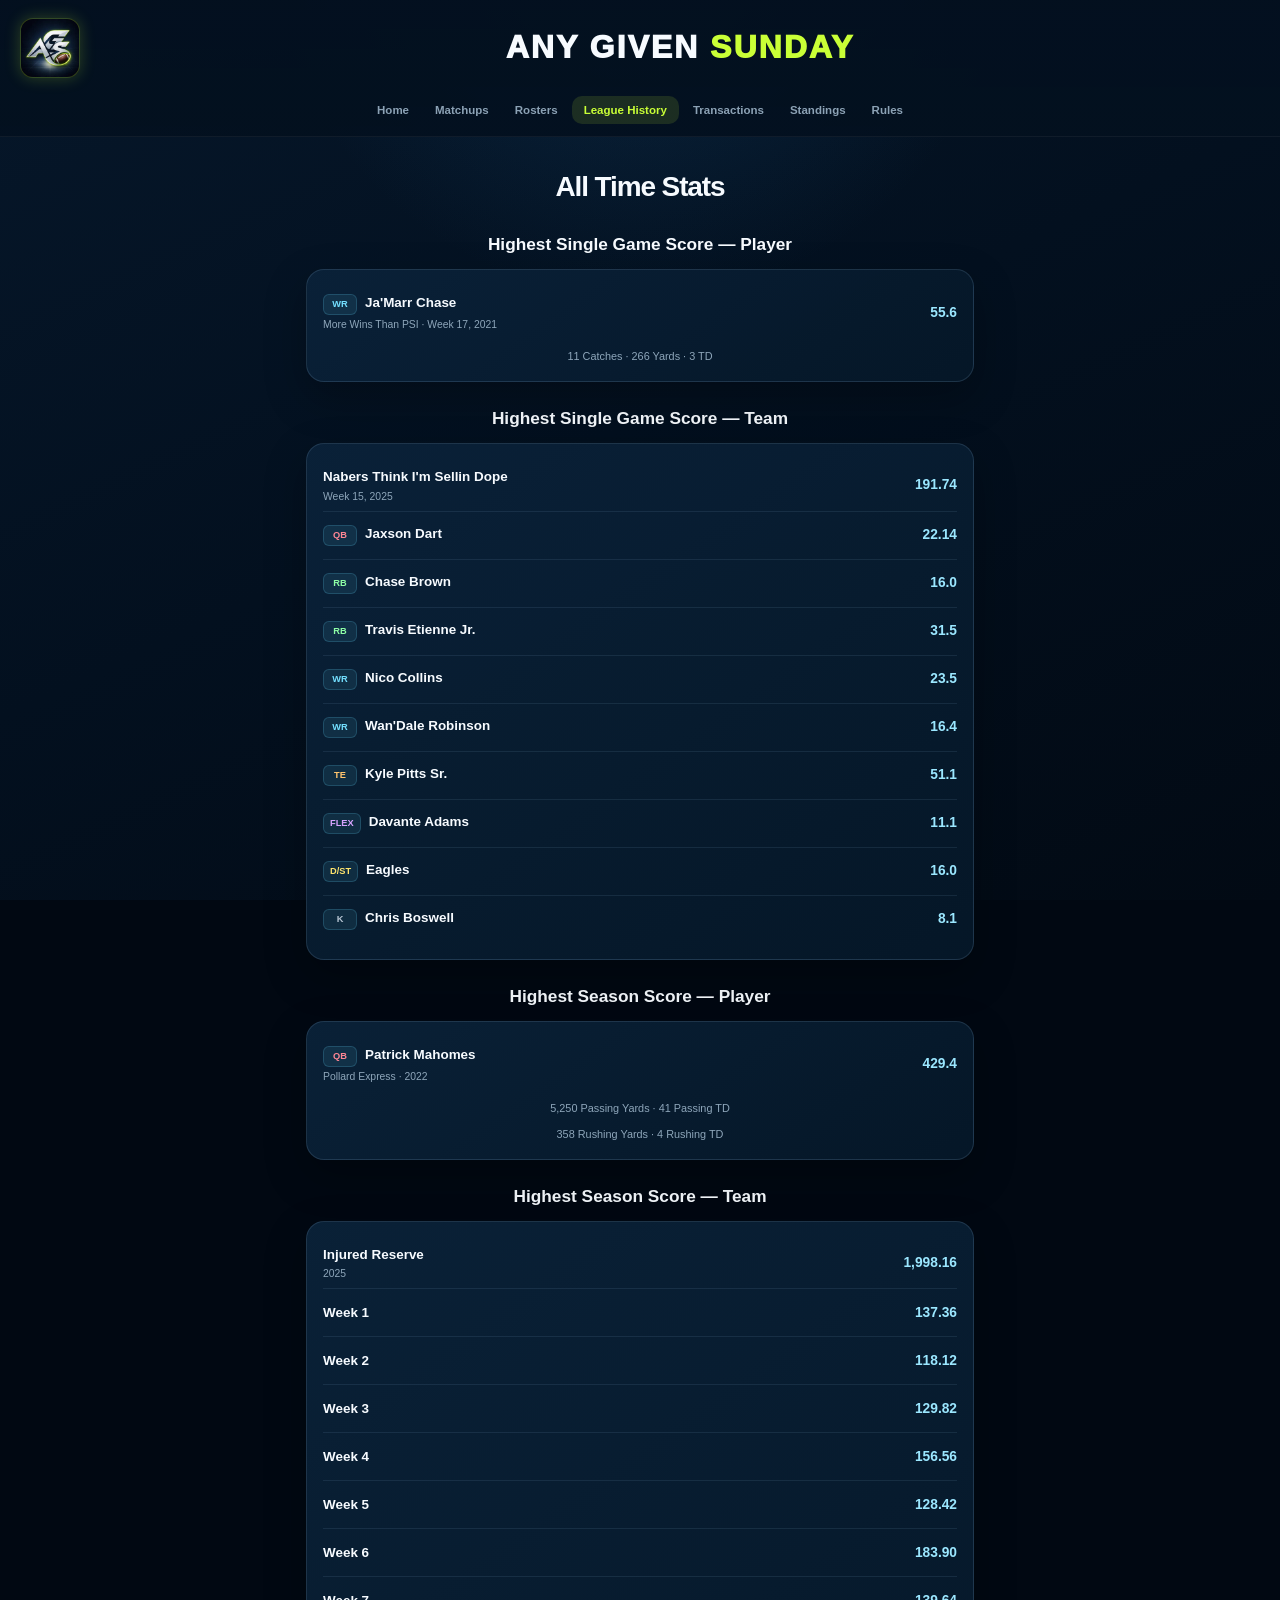
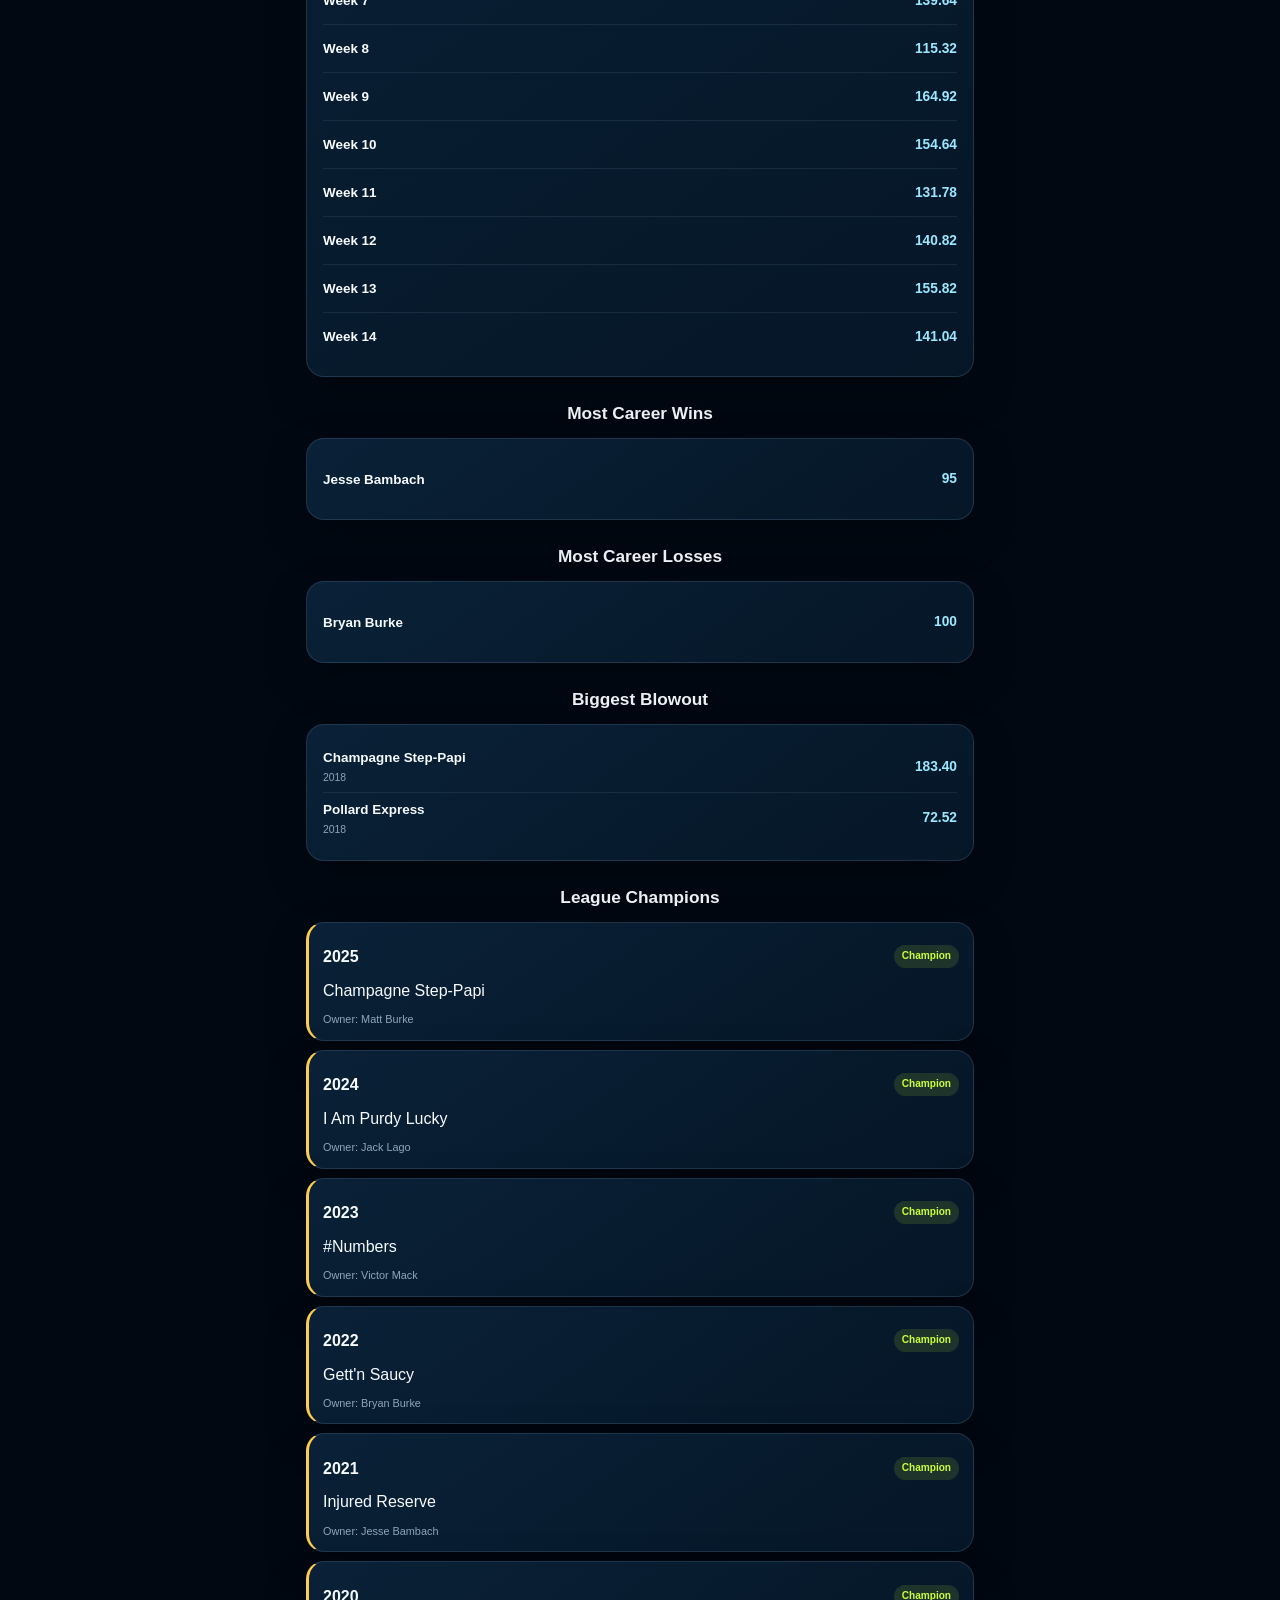
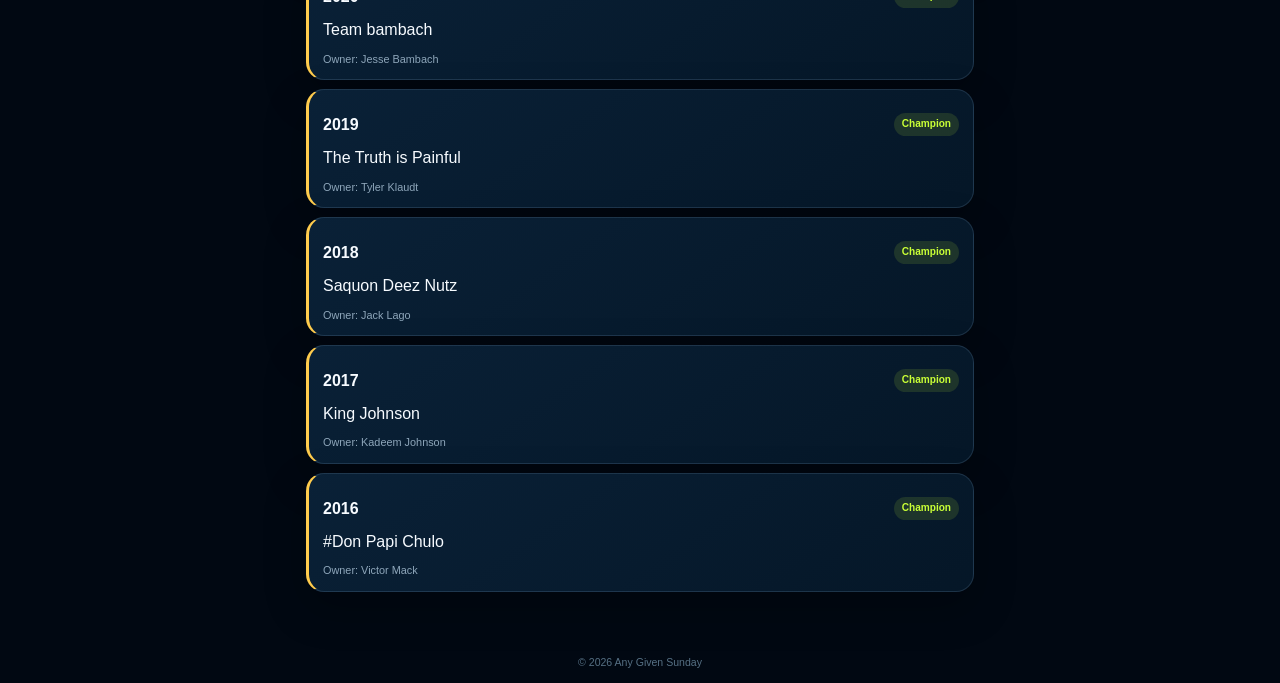
==== commit 6f5ca2bf: "Match biggest blowout score styling to league history" ====
--- a/history.html
+++ b/history.html
@@ -48,7 +48,7 @@
     </div>
     <h2 class="section-title">Most Career Wins</h2><div class="card"><div class="player-row"><div class="player-info"><span class="player-name">Jesse Bambach</span></div><span class="player-points">95</span></div></div>
     <h2 class="section-title">Most Career Losses</h2><div class="card"><div class="player-row"><div class="player-info"><span class="player-name">Bryan Burke</span></div><span class="player-points">100</span></div></div>
-    <h2 class="section-title">Biggest Blowout</h2><div class="card matchup-card"><div class="team-line"><span class="team-name">Champagne Step-Papi</span><span class="team-score">183.4</span></div><div class="matchup-vs">vs</div><div class="team-line"><span class="team-name">Pollard Express</span><span class="team-score">72.52</span></div><p class="transaction-date" style="text-align:center;margin-top:8px;">2018</p></div>
+    <h2 class="section-title">Biggest Blowout</h2><div class="card"><div class="player-row"><div class="player-info"><span class="player-name">Champagne Step-Papi</span><span class="player-meta">2018</span></div><span class="player-points">183.40</span></div><div class="player-row"><div class="player-info"><span class="player-name">Pollard Express</span><span class="player-meta">2018</span></div><span class="player-points">72.52</span></div></div>
     <h2 class="section-title">League Champions</h2>
     <div class="card champion-card"><div class="card-row"><strong>2025</strong><span class="badge">Champion</span></div><p>Champagne Step-Papi</p><p class="transaction-date">Owner: Matt Burke</p></div>
     <div class="card champion-card"><div class="card-row"><strong>2024</strong><span class="badge">Champion</span></div><p>I Am Purdy Lucky</p><p class="transaction-date">Owner: Jack Lago</p></div>
--- a/styles.css
+++ b/styles.css
@@ -1,8 +1,8 @@
 /* Any Given Sunday — dark app UI */
 :root{--bg:#03101f;--bg2:#06172a;--surface:#071a2d;--surface2:#0a2239;--border:rgba(133,171,203,.18);--text:#f7fbff;--muted:#8ea6ba;--lime:#c9ff36;--limeSoft:rgba(201,255,54,.12);--cyan:#69dcff;--danger:#ff5b6e;--gold:#ffcc4d;--radius:18px;--shadow:0 16px 42px rgba(0,0,0,.26);--color-bg:var(--bg);--color-header:var(--bg);--color-card:var(--surface);--color-card-border:var(--border);--color-text:var(--text);--color-text-muted:var(--muted);--color-accent:var(--lime);--color-accent2:var(--gold);--color-danger:var(--danger)}
 *{box-sizing:border-box;margin:0;padding:0}html{background:#010812}body{min-height:100vh;color:var(--text);font-family:-apple-system,BlinkMacSystemFont,"SF Pro Display","Segoe UI",sans-serif;line-height:1.45;background:radial-gradient(circle at 50% -8%,rgba(26,91,142,.28),transparent 32%),linear-gradient(155deg,var(--bg2),var(--bg) 48%,#020a14);background-attachment:fixed;-webkit-font-smoothing:antialiased}a{color:inherit;text-decoration:none}button,select{font:inherit}img{max-width:100%;display:block}
-.site-header{position:static;z-index:auto;width:100%;background:linear-gradient(180deg,rgba(3,16,31,.99),rgba(3,16,31,.96));border-bottom:1px solid rgba(255,255,255,.05)}.header-inner{min-height:94px;width:100%;max-width:none;margin:0;padding:14px 18px 14px 88px;display:flex;align-items:center;justify-content:flex-start;position:relative}.header-inner::before{content:"";position:absolute;left:18px;top:50%;transform:translateY(-50%);width:54px;height:54px;border-radius:13px;background:url("apple-touch-icon.png?v=20260911-2") center/cover no-repeat;box-shadow:0 0 16px rgba(201,255,54,.22);border:1px solid rgba(201,255,54,.24)}.site-title{width:100%;text-align:left;text-transform:uppercase;font-weight:950;font-size:clamp(1.22rem,5vw,1.72rem);letter-spacing:1.45px;line-height:1.05;white-space:nowrap}.site-title span{color:var(--lime)}.nav-toggle{display:none!important}.nav-toggle .bar{display:none!important}
-.main-nav{position:static;display:grid;grid-template-columns:repeat(12,minmax(0,1fr));gap:6px;width:min(100%,700px);margin:0 auto;padding:10px 8px 12px;background:rgba(3,16,31,.98);border-top:1px solid rgba(133,171,203,.12)}.main-nav a{position:relative;min-width:0;min-height:64px;padding:32px 2px 7px;border-radius:12px;text-align:center;color:#8ca2b5;font-size:.61rem;font-weight:750;line-height:1.05;white-space:normal;overflow-wrap:normal;display:flex;align-items:flex-end;justify-content:center}.main-nav a::before{position:absolute;top:7px;left:50%;transform:translateX(-50%);font-size:1.18rem}.main-nav a:nth-child(1)::before{content:"⌂";font-size:1.45rem}.main-nav a:nth-child(2)::before{content:"⚔";font-size:1.18rem}.main-nav a:nth-child(3)::before{content:"♙";font-size:1.28rem}.main-nav a:nth-child(6)::before{content:"▥"}.main-nav a:nth-child(5)::before{content:"▤"}.main-nav a:nth-child(4)::before{content:"★"}.main-nav a:nth-child(7)::before{content:"☷"}.main-nav a.active{color:var(--lime);background:rgba(201,255,54,.07)}.main-nav a:nth-child(1){order:1;grid-column:span 3}.main-nav a:nth-child(2){order:2;grid-column:span 3}.main-nav a:nth-child(3){order:3;grid-column:span 3}.main-nav a:nth-child(6){order:4;grid-column:span 3}.main-nav a:nth-child(5){order:5;grid-column:span 4}.main-nav a:nth-child(4){order:6;grid-column:span 4}.main-nav a:nth-child(7){order:7;grid-column:span 4}.main-nav.open{display:grid}
+.site-header{position:static;z-index:auto;width:100%;background:linear-gradient(180deg,rgba(3,16,31,.99),rgba(3,16,31,.96));border-bottom:1px solid rgba(255,255,255,.05)}.header-inner{min-height:94px;width:100%;max-width:none;margin:0;padding:14px 14px 14px 88px;display:flex;align-items:center;justify-content:center;position:relative}.header-inner::before{content:"";position:absolute;left:18px;top:50%;transform:translateY(-50%);width:54px;height:54px;border-radius:13px;background:url("apple-touch-icon.png?v=20260911-2") center/cover no-repeat;box-shadow:0 0 16px rgba(201,255,54,.22);border:1px solid rgba(201,255,54,.24)}.site-title{flex:1;width:100%;text-align:center;text-transform:uppercase;font-weight:950;font-size:clamp(1.35rem,5.8vw,2rem);letter-spacing:clamp(1.1px,.45vw,2px);line-height:1.05;white-space:nowrap}.site-title span{color:var(--lime)}.nav-toggle{display:none!important}.nav-toggle .bar{display:none!important}
+.main-nav{position:static;display:flex;flex-wrap:wrap;justify-content:center;align-items:stretch;gap:6px;width:min(100%,700px);margin:0 auto;padding:10px 8px 12px;background:rgba(3,16,31,.98);border-top:1px solid rgba(133,171,203,.12)}.main-nav a{position:relative;flex:0 0 calc((100% - 18px)/4);width:calc((100% - 18px)/4);height:64px;min-height:64px;padding:32px 2px 7px;border-radius:12px;text-align:center;color:#8ca2b5;font-size:.61rem;font-weight:750;line-height:1.05;white-space:normal;overflow-wrap:normal;display:flex;align-items:flex-end;justify-content:center}.main-nav a::before{position:absolute;top:7px;left:50%;transform:translateX(-50%);font-size:1.18rem}.main-nav a:nth-child(1)::before{content:"⌂";font-size:1.45rem}.main-nav a:nth-child(2)::before{content:"⚔";font-size:1.18rem}.main-nav a:nth-child(3)::before{content:"♙";font-size:1.28rem}.main-nav a:nth-child(6)::before{content:"▥"}.main-nav a:nth-child(5)::before{content:"▤"}.main-nav a:nth-child(4)::before{content:"★"}.main-nav a:nth-child(7)::before{content:"☷"}.main-nav a.active{color:var(--lime);background:rgba(201,255,54,.07)}.main-nav a:nth-child(1){order:1}.main-nav a:nth-child(2){order:2}.main-nav a:nth-child(3){order:3}.main-nav a:nth-child(6){order:4}.main-nav a:nth-child(5){order:5}.main-nav a:nth-child(4){order:6}.main-nav a:nth-child(7){order:7}.main-nav.open{display:flex}
 .page-content{width:min(100%,700px);margin:auto;padding:22px 16px 30px}.page-title{font-size:1.75rem;font-weight:900;letter-spacing:-.04em;margin:0 0 8px;text-align:center}.page-subtitle{color:var(--muted);font-size:.86rem;margin-bottom:20px;text-align:center}.section-title{font-size:1.08rem;font-weight:850;text-align:center;margin:24px 2px 12px}.eyebrow{color:var(--lime);font-size:.64rem;font-weight:900;letter-spacing:.15em;text-transform:uppercase;text-align:center}.home-hero{text-align:center;padding:6px 2px 12px}.home-hero h1{font-size:1.85rem;letter-spacing:-.045em;margin-top:4px;text-align:center}.home-hero p{color:var(--muted);font-size:.84rem;margin-top:5px;text-align:center}.section-heading-row{display:grid;grid-template-columns:1fr auto 1fr;align-items:center;margin:16px 2px 11px}.section-heading-row h2{grid-column:2;text-align:center;font-size:1.12rem;font-weight:850}.section-heading-row>a,.section-heading-row>.live-indicator{grid-column:3;justify-self:end}.section-heading-row a{color:var(--lime);font-size:.67rem;font-weight:900;text-transform:uppercase;letter-spacing:.06em}body[data-page="home"] .section-title{text-transform:uppercase;letter-spacing:.055em;font-weight:900}
 .card,.stat-card,.champion-card{position:relative;background:linear-gradient(145deg,rgba(10,34,57,.96),rgba(5,23,40,.98));border:1px solid var(--border);border-radius:18px;box-shadow:var(--shadow)}.card{padding:16px;margin-bottom:13px}.card-row{display:flex;align-items:center;justify-content:space-between;min-height:44px}.card-row+.card-row{border-top:1px solid rgba(133,171,203,.12)}.stat-grid{display:grid;grid-template-columns:1fr 1fr;gap:10px}.stat-card{padding:16px}.stat-number{color:var(--lime);font-size:1.65rem;font-weight:900}.stat-label{color:var(--muted);font-size:.7rem}.badge,.live-indicator,.live-badge{display:inline-flex;align-items:center;justify-content:center;padding:4px 8px;border-radius:999px;background:var(--limeSoft);color:var(--lime);font-size:.63rem;font-weight:850}.live-indicator,.live-badge{background:var(--lime);color:#07120a}.live-indicator::before,.live-badge::before{content:"•";margin-right:3px}
 .team-select{width:100%;min-height:48px;padding:0 14px;margin-bottom:18px;border-radius:14px;border:1px solid rgba(133,171,203,.28);background:#071a2d;color:var(--text);font-weight:700;outline:none}.team-select:focus{border-color:rgba(201,255,54,.5)}
@@ -11,5 +11,5 @@
 .player-row{min-height:48px;padding:7px 0;display:flex;align-items:center;justify-content:space-between;gap:10px}.player-row+.player-row{border-top:1px solid rgba(133,171,203,.12)}.player-info{display:flex;flex-direction:column;min-width:0}.team-name,.player-name{font-size:.84rem;font-weight:750}.player-meta{font-size:.65rem;color:var(--muted);margin-top:2px}.player-position{display:inline-flex;min-width:34px;justify-content:center;margin-right:8px;padding:3px 6px;border-radius:6px;font-size:.58rem;font-weight:900;color:#dcecff;background:rgba(105,220,255,.09);border:1px solid rgba(105,220,255,.18)}.pos-qb{color:#ff8795}.pos-rb{color:#8fffa7}.pos-wr{color:#73dfff}.pos-te{color:#ffc56f}.pos-flex{color:#d8a4ff}.pos-dst{color:#ffe56d}.pos-k{color:#b8c7d5}.player-points{min-width:52px;text-align:right;color:#9be7ff;font-size:.86rem;font-weight:900}.team-total-score{margin:3px -16px -16px!important;padding:12px 16px!important;border-radius:0 0 17px 17px!important;border-top:1px solid rgba(201,255,54,.32)!important;background:linear-gradient(90deg,rgba(201,255,54,.08),rgba(201,255,54,.025))!important;color:var(--lime)!important}.team-total-score strong{color:var(--lime);font-size:1.06rem}.bench-title{margin-top:24px}.projection-total{margin:0 0 16px;padding:14px 16px;border:1px solid rgba(201,255,54,.16);border-radius:14px;background:rgba(201,255,54,.05)}.projection-total strong{color:var(--lime)}
 .standing-row{gap:10px}.standing-rank{width:25px;color:var(--lime);font-weight:900}.standing-info{flex:1;white-space:nowrap;overflow:hidden;text-overflow:ellipsis}.standing-record{color:var(--lime);font-weight:850}.plain-value{font-weight:800}.arrow-up{color:var(--lime)}.arrow-down{color:var(--danger)}.arrow-none{color:var(--muted)}.champion-card{padding:12px 14px;margin-bottom:9px;border-left:3px solid var(--gold)}.transaction-type{font-size:.68rem;font-weight:900;text-transform:uppercase}.transaction-type.add{color:var(--lime)}.transaction-type.drop{color:var(--danger)}.transaction-type.trade{color:var(--gold)}.transaction-date{font-size:.68rem;color:var(--muted)}
 .table-scroll{overflow-x:auto;border:1px solid var(--border);border-radius:18px;background:var(--surface)}.standings-table{width:100%;border-collapse:collapse;background:transparent}.standings-table th,.standings-table td{padding:11px 8px;font-size:.74rem;text-align:left}.standings-table th{color:var(--muted);font-size:.62rem;text-transform:uppercase;letter-spacing:.07em;background:rgba(255,255,255,.018)}.standings-table td{border-top:1px solid rgba(133,171,203,.11)}.standings-table th:first-child,.standings-table td:first-child{width:58%}.standings-table td.num,.standings-table th.num{text-align:center}.site-footer{text-align:center;color:#567084;font-size:.66rem;padding:24px 16px 12px}.card ul{padding-left:1.2em}.card li{margin-bottom:8px}.card p{margin-bottom:10px}.card p:last-child{margin-bottom:0}.text-accent{color:var(--lime)}
-@media(max-width:390px){.header-inner{min-height:88px;padding-left:76px;padding-right:10px}.site-title{font-size:clamp(1.05rem,5vw,1.28rem);letter-spacing:1.1px}.header-inner::before{width:48px;height:48px;left:12px;border-radius:12px}.main-nav a{font-size:.57rem}}
-@media(min-width:768px){.header-inner{min-height:96px;padding-left:94px}.header-inner::before{width:58px;height:58px;left:20px}.main-nav{display:flex;position:static;max-width:860px;width:100%;margin:auto;padding:0 18px 12px;background:transparent;border:0;box-shadow:none;justify-content:center;gap:2px}.main-nav a,.main-nav a:nth-child(2),.main-nav a:nth-child(7){display:block;order:initial!important;flex:0 0 auto;min-height:auto;height:auto;padding:8px 12px;font-size:.72rem!important;border-radius:10px;grid-column:auto}.main-nav a::before{display:none}.main-nav a.active{background:var(--limeSoft)}.nav-toggle{display:none!important}.page-content{padding-top:30px}.matchup-stack{grid-template-columns:repeat(2,1fr)}}+@media(max-width:390px){.header-inner{min-height:88px;padding-left:74px;padding-right:8px}.site-title{font-size:clamp(1.18rem,5.8vw,1.4rem);letter-spacing:.9px}.header-inner::before{width:48px;height:48px;left:12px;border-radius:12px}.main-nav a{font-size:.57rem}}
+@media(min-width:768px){.header-inner{min-height:96px;padding-left:94px}.header-inner::before{width:58px;height:58px;left:20px}.main-nav{display:flex;position:static;max-width:860px;width:100%;margin:auto;padding:0 18px 12px;background:transparent;border:0;box-shadow:none;justify-content:center;gap:2px}.main-nav a,.main-nav a:nth-child(2),.main-nav a:nth-child(7){display:block;order:initial!important;flex:0 0 auto;min-height:auto;height:auto;width:auto;padding:8px 12px;font-size:.72rem!important;border-radius:10px;grid-column:auto}.main-nav a::before{display:none}.main-nav a.active{background:var(--limeSoft)}.nav-toggle{display:none!important}.page-content{padding-top:30px}.matchup-stack{grid-template-columns:repeat(2,1fr)}}
